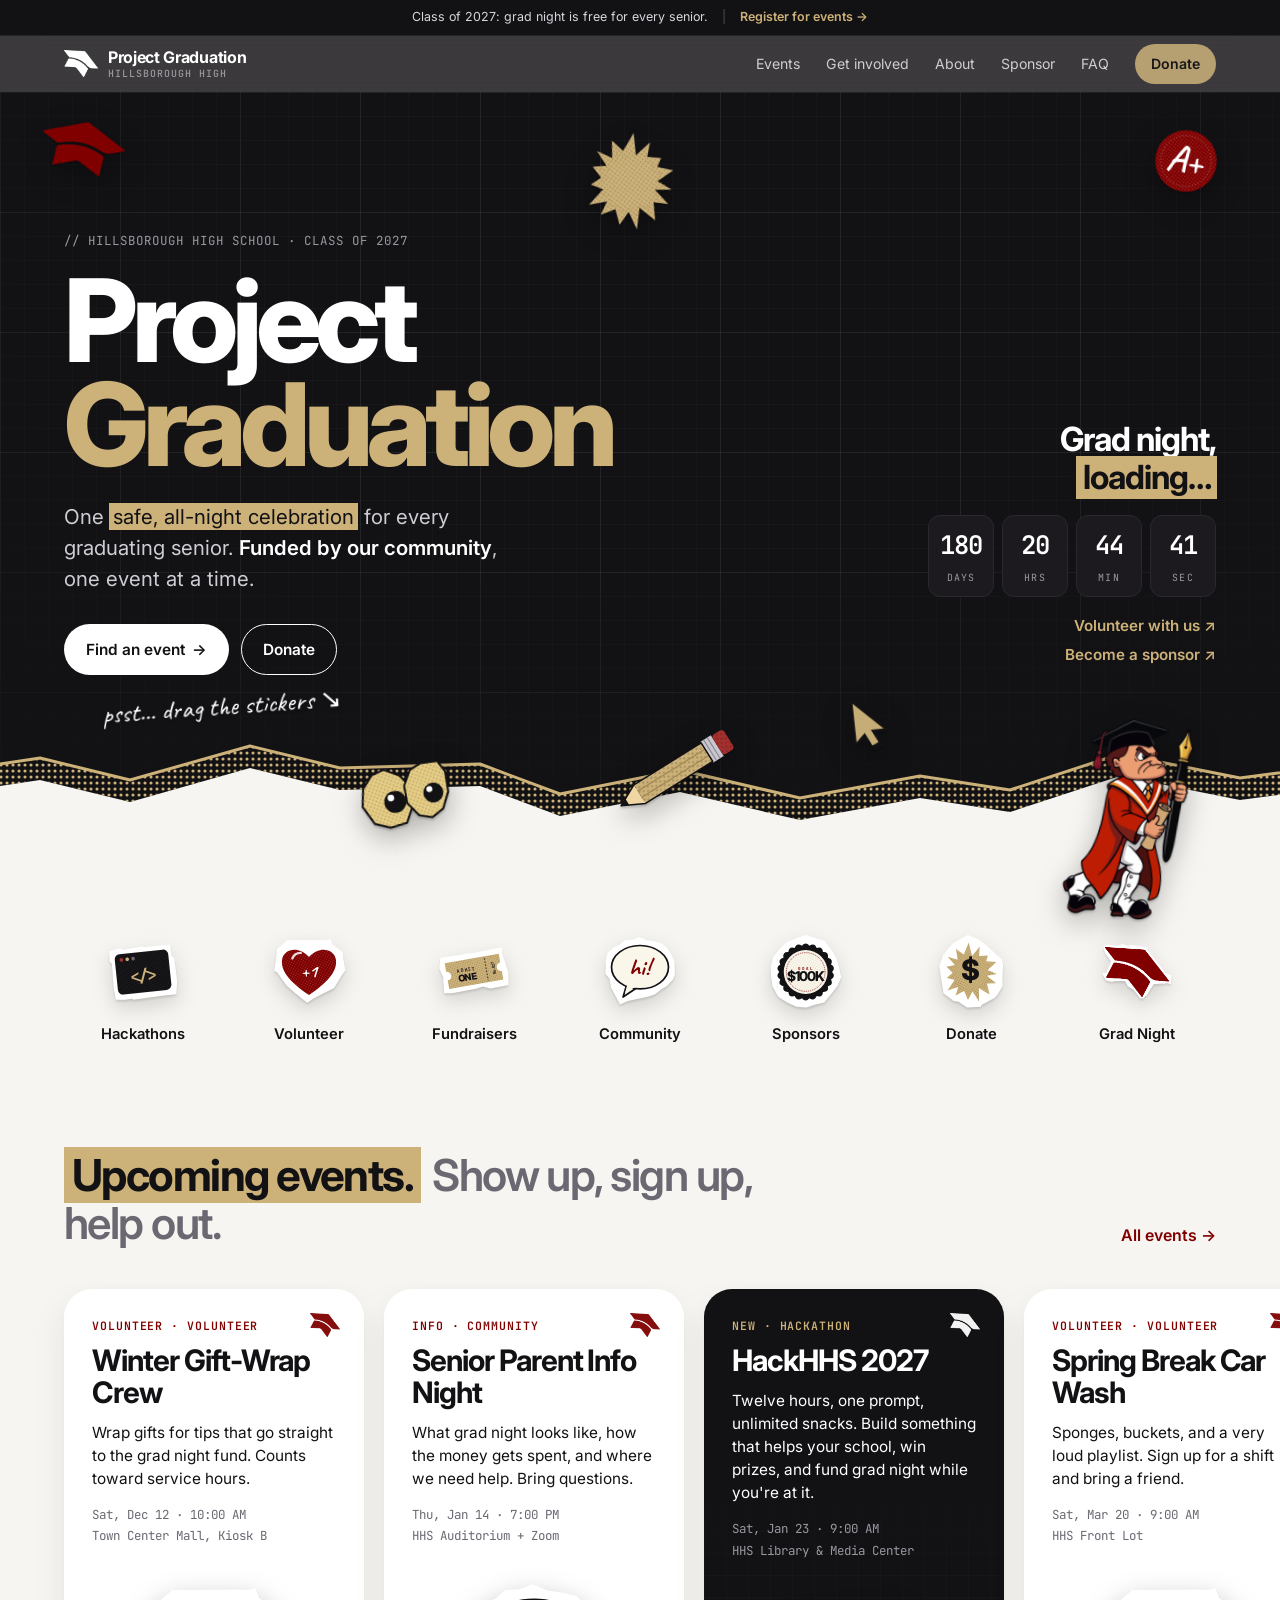
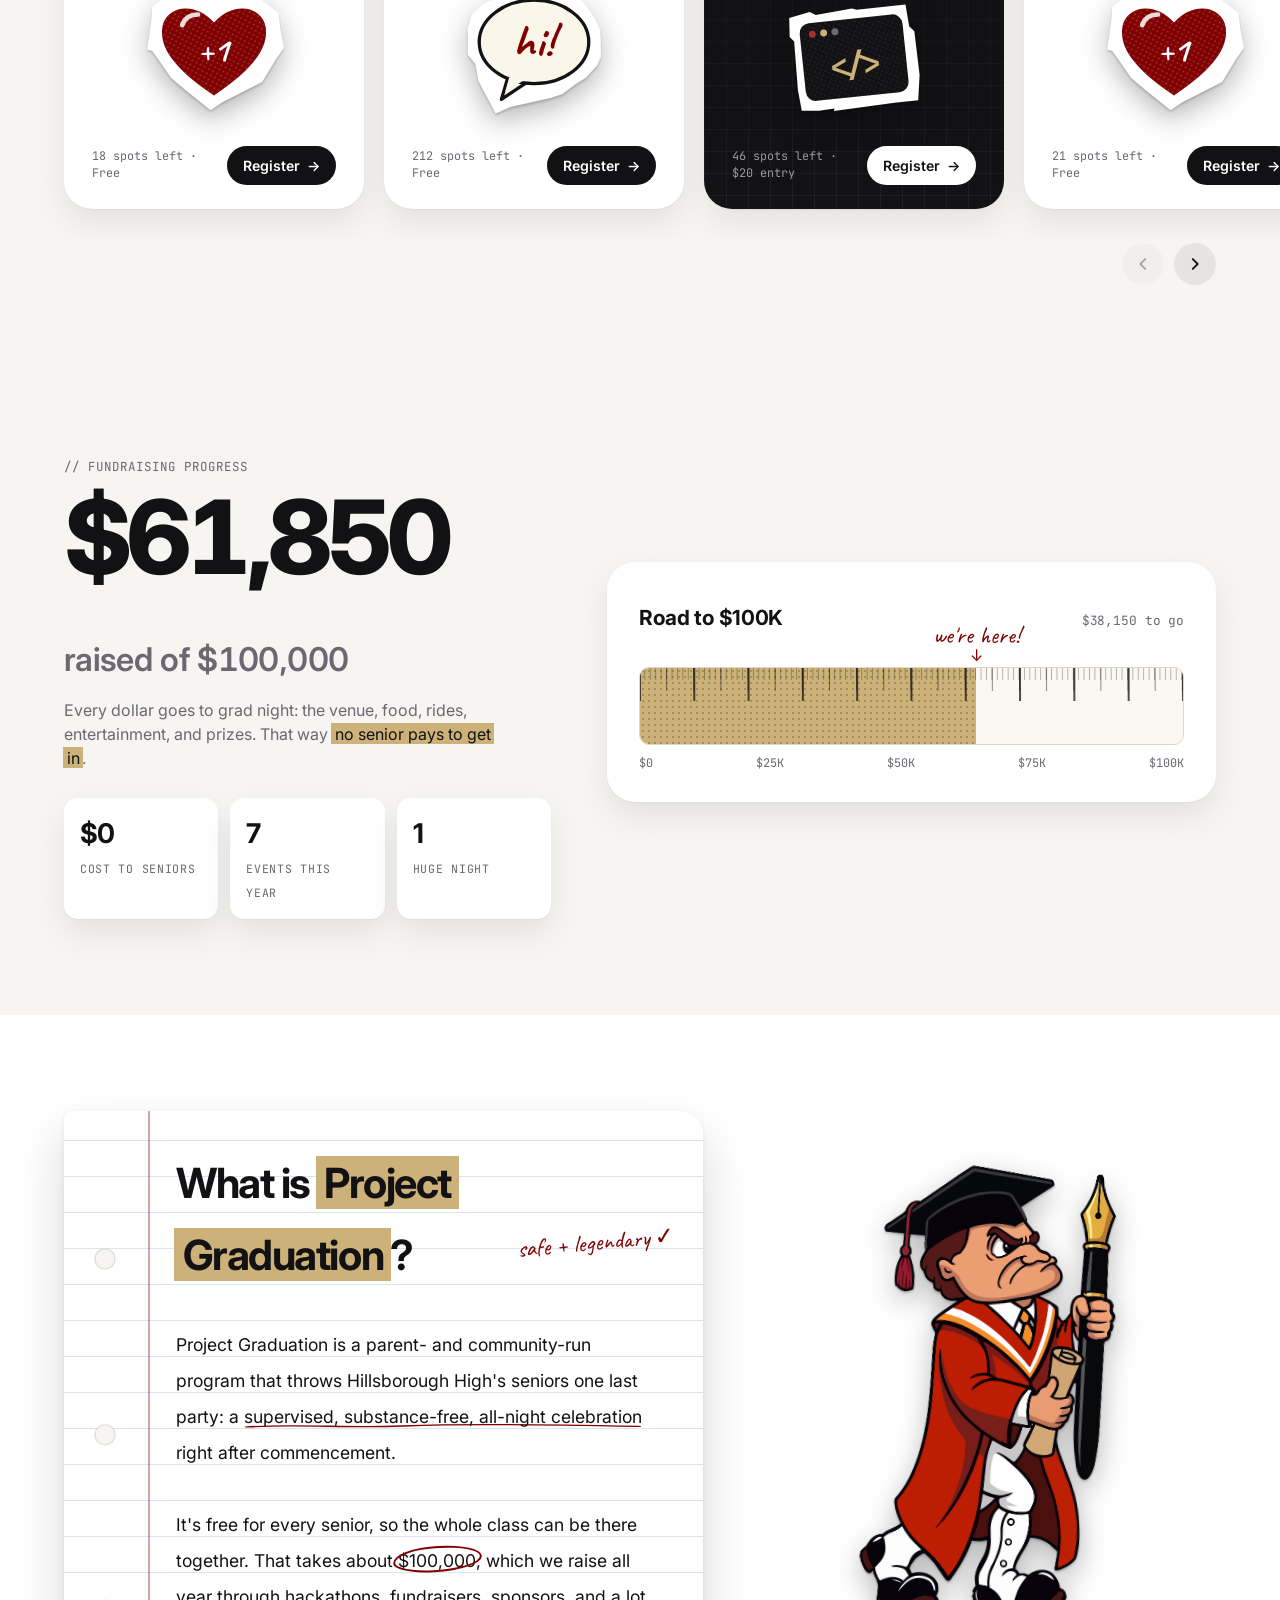
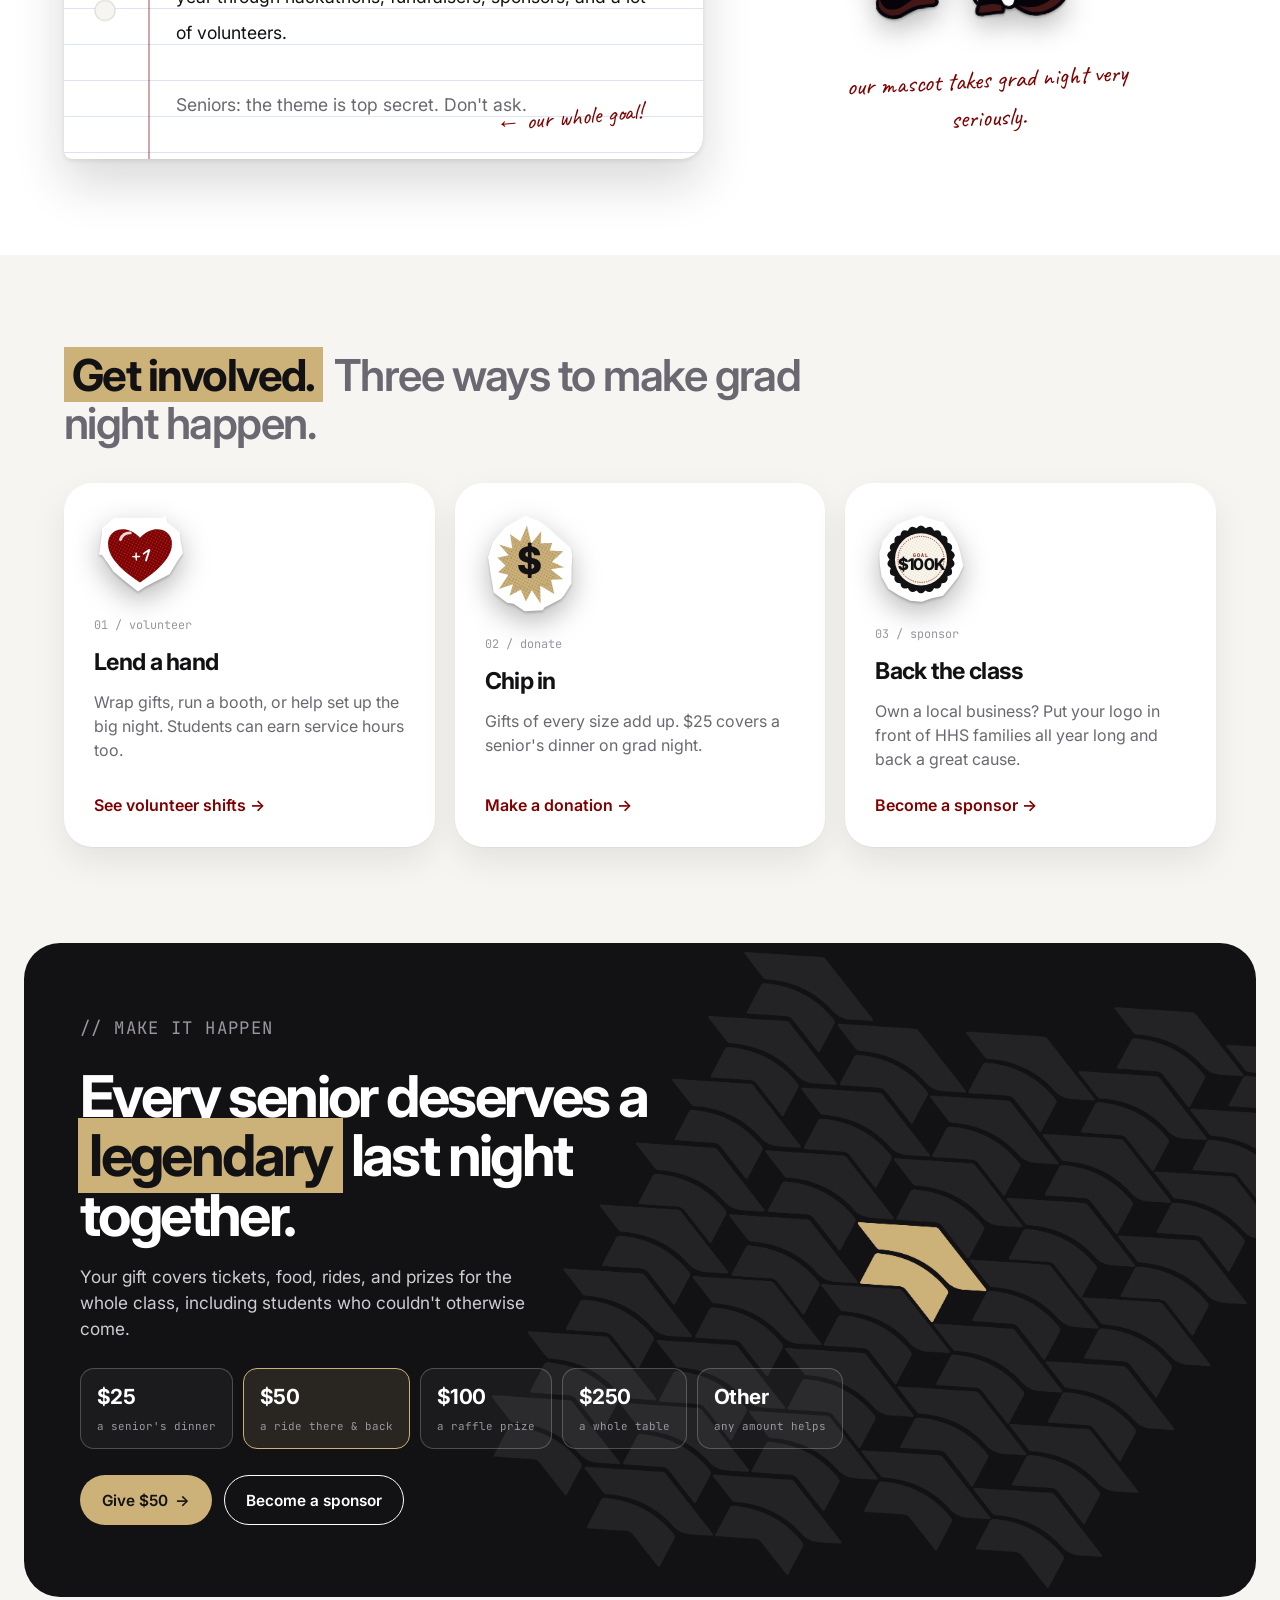
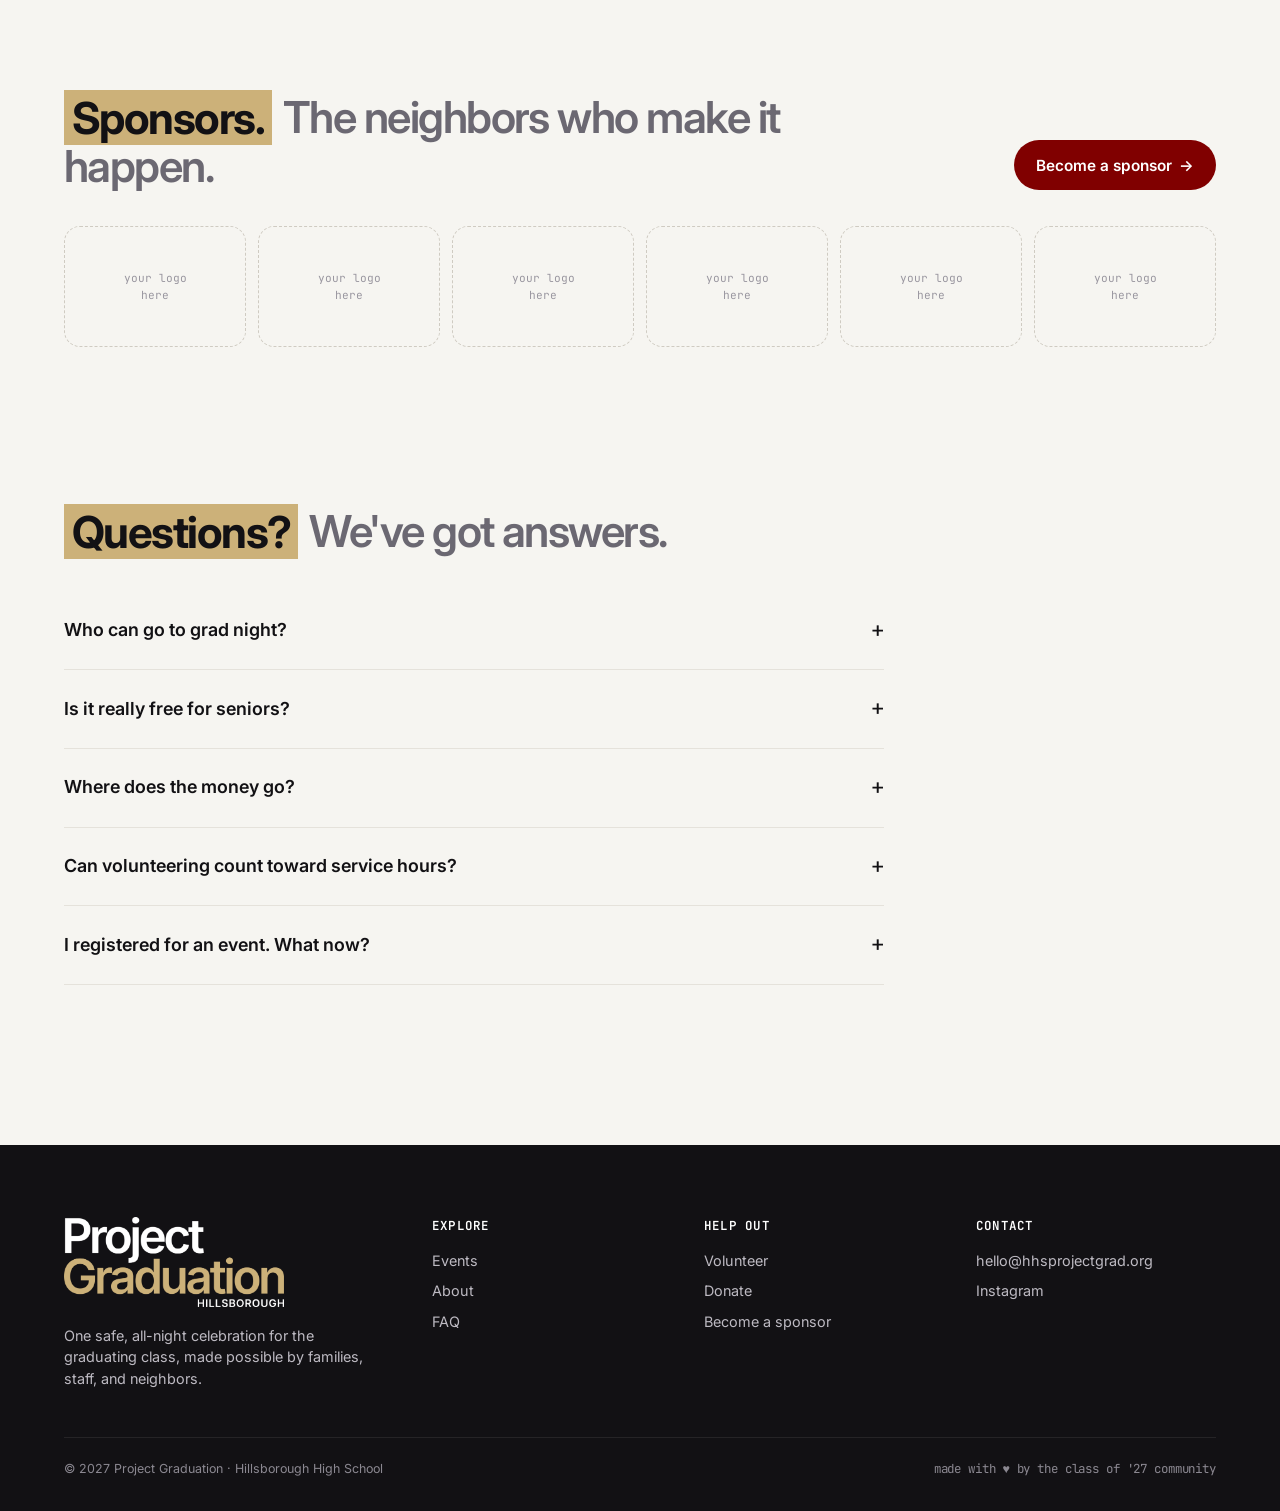
==== website/index.html @ fceb5612 "Add Project Graduation brand assets and website Home, events, sponsor sign-up, and admin console pag" ====
<!doctype html>
<html lang="en">
<head>
  <meta charset="utf-8">
  <meta name="viewport" content="width=device-width, initial-scale=1">
  <title>Project Graduation · Hillsborough High School</title>
  <meta name="description" content="Project Graduation throws Hillsborough High's seniors one safe, all-night celebration. Find events, volunteer, donate, and sponsor.">
  <meta name="theme-color" content="#121114">
  <link rel="icon" href="assets/mark-maroon.png">
  <link rel="preconnect" href="https://fonts.googleapis.com">
  <link rel="preconnect" href="https://fonts.gstatic.com" crossorigin>
  <link href="https://fonts.googleapis.com/css2?family=Caveat:wght@600;700&family=Inter:wght@400;500;600;700;800&family=JetBrains+Mono:wght@400;500;600;700&display=swap" rel="stylesheet">
  <link rel="stylesheet" href="assets/css/styles.css">
</head>
<body>

  <div class="topbar">
    <div class="wrap">
      <span>Class of <span data-year>2027</span>: grad night is free for every senior.</span>
      <span class="sep">|</span>
      <a href="events.html">Register for events →</a>
    </div>
  </div>

  <nav class="nav" aria-label="Main">
    <div class="wrap">
      <a class="brand" href="index.html">
        <img src="assets/mark-white.png" alt="">
        <span>Project Graduation<small>Hillsborough High</small></span>
      </a>
      <button class="nav-toggle" aria-label="Menu" aria-expanded="false"><svg viewBox="0 0 24 24" fill="none" stroke="currentColor" stroke-width="2" stroke-linecap="round"><path d="M4 7h16M4 12h16M4 17h16"/></svg></button>
      <ul class="nav-links">
        <li><a href="events.html">Events</a></li>
        <li><a href="index.html#help">Get involved</a></li>
        <li><a href="index.html#about">About</a></li>
        <li><a href="sponsor.html">Sponsor</a></li>
        <li><a href="index.html#faq">FAQ</a></li>
        <li><a class="btn btn-sm btn-gold" href="index.html#donate">Donate</a></li>
      </ul>
    </div>
  </nav>

  <!-- ============================== HERO ============================== -->
  <header class="hero on-dark">
    <div class="wrap hero-inner">
      <div>
        <p class="eyebrow">// Hillsborough High School · Class of <span data-year>2027</span></p>
        <h1>Project <span class="g">Graduation</span></h1>
        <p class="lede">One <span class="hl">safe, all-night celebration</span> for every graduating senior. <strong>Funded by our community</strong>, one event at a time.</p>
        <div class="hero-ctas">
          <a class="btn btn-white" href="events.html">Find an event <span class="arrow">→</span></a>
          <a class="btn btn-ghost" href="#donate">Donate</a>
        </div>
      </div>
      <aside class="hero-side">
        <p class="tagline">Grad night,<br><span class="hl">loading…</span></p>
        <div class="countdown mono" data-countdown aria-label="Time until grad night">
          <div><b data-d>000</b><span>days</span></div>
          <div><b data-h>00</b><span>hrs</span></div>
          <div><b data-m>00</b><span>min</span></div>
          <div><b data-s>00</b><span>sec</span></div>
        </div>
        <div class="links">
          <a class="link-arrow" href="#help">Volunteer with us ↗</a>
          <a class="link-arrow" href="sponsor.html">Become a sponsor ↗</a>
        </div>
      </aside>
    </div>

    <!-- cut-paper stickers (draggable) -->
    <div class="sticker-wrap s-cap"    data-sticker="cap"    style="--r:-14deg; --delay:.15s"></div>
    <div class="sticker-wrap s-burst"  data-sticker="burst"  style="--r:8deg;   --delay:.3s"></div>
    <div class="sticker-wrap s-aplus"  data-sticker="aplus"  style="--r:10deg;  --delay:.45s"></div>
    <div class="sticker-wrap s-eyes"   data-sticker="eyes"   style="--r:-8deg;  --delay:.6s"></div>
    <div class="sticker-wrap s-cursor" data-sticker="cursor" style="--r:-6deg;  --delay:.7s"></div>
    <div class="sticker-wrap s-pencil" data-sticker="pencil" style="--r:0deg;   --delay:.8s"></div>
    <div class="sticker-wrap s-mascot" data-sticker="mascot" style="--r:4deg;   --delay:.95s; --boil:1.5s"></div>
    <span class="hero-note s-note">psst… drag the stickers ↘</span>

    <svg class="tear" viewBox="0 0 1440 130" preserveAspectRatio="xMidYMax slice" aria-hidden="true">
      <polygon fill="url(#pg-htg)" points="0,50 120,32 210,54 330,20 420,42 560,38 640,68 760,44 880,72 1000,50 1090,64 1200,28 1320,52 1440,36 1440,58 1320,74 1200,50 1090,86 1000,72 880,94 760,66 640,90 560,60 420,64 330,42 210,76 120,54 0,72"/>
      <polyline fill="none" stroke="#ccb179" stroke-width="3" stroke-linejoin="round" points="0,50 120,32 210,54 330,20 420,42 560,38 640,68 760,44 880,72 1000,50 1090,64 1200,28 1320,52 1440,36"/>
      <polygon style="fill:var(--paper)" points="0,72 120,54 210,76 330,42 420,64 560,60 640,90 760,66 880,94 1000,72 1090,86 1200,50 1320,74 1440,58 1440,130 0,130"/>
    </svg>
  </header>

  <!-- ============================== CATEGORIES ============================== -->
  <section class="cats" aria-label="Browse">
    <div class="wrap">
      <ul class="cat-row">
        <li><a class="hover-boil" href="events.html?type=hackathon"><div data-sticker="code" data-still></div>Hackathons</a></li>
        <li><a class="hover-boil" href="events.html?type=volunteer"><div data-sticker="heart" data-still></div>Volunteer</a></li>
        <li><a class="hover-boil" href="events.html?type=fundraiser"><div data-sticker="ticket" data-still></div>Fundraisers</a></li>
        <li><a class="hover-boil" href="events.html?type=community"><div data-sticker="bubble" data-still></div>Community</a></li>
        <li><a class="hover-boil" href="#sponsors"><div data-sticker="badge" data-still></div>Sponsors</a></li>
        <li><a class="hover-boil" href="#donate"><div data-sticker="burst" data-text="$" data-size="92" data-still></div>Donate</a></li>
        <li><a class="hover-boil" href="#about"><div data-sticker="cap" data-still></div>Grad Night</a></li>
      </ul>
    </div>
  </section>

  <!-- ============================== EVENTS CAROUSEL ============================== -->
  <section class="section-tight" aria-labelledby="ev-title">
    <div class="wrap section-head">
      <h2 class="section-title" id="ev-title"><span class="hl-box">Upcoming events.</span> <span class="muted">Show up, sign up, help out.</span></h2>
      <a class="link-arrow" href="events.html">All events →</a>
    </div>
    <div class="carousel">
      <div class="track" data-event-track></div>
      <div class="wrap carousel-ctrl">
        <button class="circle-btn" data-prev aria-label="Previous events"><svg viewBox="0 0 20 20" fill="none" stroke="currentColor" stroke-width="2" stroke-linecap="round" stroke-linejoin="round"><path d="M12.5 4.5 7 10l5.5 5.5"/></svg></button>
        <button class="circle-btn" data-next aria-label="Next events"><svg viewBox="0 0 20 20" fill="none" stroke="currentColor" stroke-width="2" stroke-linecap="round" stroke-linejoin="round"><path d="M7.5 4.5 13 10l-5.5 5.5"/></svg></button>
      </div>
    </div>
  </section>

  <!-- ============================== GOAL ============================== -->
  <section class="section" aria-labelledby="goal-title">
    <div class="wrap goal">
      <div class="reveal">
        <p class="eyebrow">// fundraising progress</p>
        <h2 class="sr-only" id="goal-title">Fundraising progress</h2>
        <p class="big"><span data-raised>$0</span><br><small>raised of <span data-goal>$100,000</span></small></p>
        <p class="muted" style="max-width:44ch;margin:0">Every dollar goes to grad night: the venue, food, rides, entertainment, and prizes. That way <span class="hl ink">no senior pays to get in</span>.</p>
        <div class="stats">
          <div class="stat"><b>$0</b><span>cost to seniors</span></div>
          <div class="stat"><b data-event-count>0</b><span>events this year</span></div>
          <div class="stat"><b>1</b><span>huge night</span></div>
        </div>
      </div>
      <div class="ruler-card reveal">
        <div style="display:flex;justify-content:space-between;align-items:baseline;gap:12px;flex-wrap:wrap">
          <h3 style="margin:0;font-size:1.3rem;letter-spacing:-.02em">Road to $100K</h3>
          <span class="mono muted" style="font-size:.8rem"><span data-togo>$0</span> to go</span>
        </div>
        <div class="ruler-wrap" data-ruler>
          <div class="ruler-pin" style="left:0">we're here!</div>
          <div class="ruler" role="progressbar" aria-label="Fundraising progress" aria-valuemin="0" aria-valuemax="100"><div class="ruler-fill"></div></div>
          <div class="ruler-labels"><span>$0</span><span>$25K</span><span>$50K</span><span>$75K</span><span>$100K</span></div>
        </div>
      </div>
    </div>
  </section>

  <!-- ============================== ABOUT ============================== -->
  <section class="section bg-white" id="about" aria-labelledby="about-title">
    <div class="wrap about-grid">
      <div class="notebook reveal">
        <h2 id="about-title">What is <span class="hl">Project Graduation</span>?</h2>
        <p>Project Graduation is a parent- and community-run program that throws Hillsborough High's seniors one last party: a <span class="scribble">supervised, substance-free, all-night celebration</span> right after commencement.</p>
        <p>It's free for every senior, so the whole class can be there together. That takes about <span class="circled">$100,000</span>, which we raise all year through hackathons, fundraisers, sponsors, and a lot of volunteers.</p>
        <p class="muted">Seniors: the theme is top secret. Don't ask.</p>
        <span class="anno" style="right:28px;top:118px">safe + legendary ✓</span>
        <span class="anno" style="right:60px;bottom:28px">← our whole goal!</span>
      </div>
      <div class="about-mascot">
        <div class="sticker-wrap" data-sticker="mascot" style="--r:-3deg; --boil:1.6s"></div>
        <p class="hand" style="font-size:1.6rem;color:var(--maroon);text-align:center;margin:10px 0 0;transform:rotate(-3deg)">our mascot takes grad night very seriously.</p>
      </div>
    </div>
  </section>

  <!-- ============================== WAYS TO HELP ============================== -->
  <section class="section" id="help" aria-labelledby="help-title">
    <div class="wrap">
      <div class="section-head">
        <h2 class="section-title" id="help-title"><span class="hl-box">Get involved.</span> <span class="muted">Three ways to make grad night happen.</span></h2>
      </div>
      <div class="help-grid">
        <article class="help-card hover-boil reveal">
          <div data-sticker="heart" data-still></div>
          <span class="num">01 / volunteer</span>
          <h3>Lend a hand</h3>
          <p>Wrap gifts, run a booth, or help set up the big night. Students can earn service hours too.</p>
          <a class="link-arrow" href="events.html?type=volunteer">See volunteer shifts →</a>
        </article>
        <article class="help-card hover-boil reveal">
          <div data-sticker="burst" data-text="$" data-size="92" data-still></div>
          <span class="num">02 / donate</span>
          <h3>Chip in</h3>
          <p>Gifts of every size add up. $25 covers a senior's dinner on grad night.</p>
          <a class="link-arrow" href="#donate">Make a donation →</a>
        </article>
        <article class="help-card hover-boil reveal">
          <div data-sticker="badge" data-still></div>
          <span class="num">03 / sponsor</span>
          <h3>Back the class</h3>
          <p>Own a local business? Put your logo in front of HHS families all year long and back a great cause.</p>
          <a class="link-arrow" href="sponsor.html">Become a sponsor →</a>
        </article>
      </div>
    </div>
  </section>

  <!-- ============================== DONATE BAND ============================== -->
  <section id="donate" aria-labelledby="donate-title">
    <div class="band on-dark">
      <p class="eyebrow">// make it happen</p>
      <h2 id="donate-title">Every senior deserves a <span class="hl">legendary</span> last night together.</h2>
      <p>Your gift covers tickets, food, rides, and prizes for the whole class, including students who couldn't otherwise come.</p>
      <div class="tiers" role="group" aria-label="Donation amount">
        <button class="tier" data-amount="25" aria-pressed="false"><b>$25</b><span>a senior's dinner</span></button>
        <button class="tier" data-amount="50" aria-pressed="true"><b>$50</b><span>a ride there & back</span></button>
        <button class="tier" data-amount="100" aria-pressed="false"><b>$100</b><span>a raffle prize</span></button>
        <button class="tier" data-amount="250" aria-pressed="false"><b>$250</b><span>a whole table</span></button>
        <button class="tier" data-amount="custom" aria-pressed="false"><b>Other</b><span>any amount helps</span></button>
      </div>
      <div class="hero-ctas">
        <a class="btn btn-gold" data-donate href="#">Give $50 <span class="arrow">→</span></a>
        <a class="btn btn-ghost" href="sponsor.html">Become a sponsor</a>
      </div>
    </div>
  </section>

  <!-- ============================== SPONSORS ============================== -->
  <section class="section" id="sponsors" aria-labelledby="sp-title">
    <div class="wrap">
      <div class="section-head">
        <h2 class="section-title" id="sp-title"><span class="hl-box">Sponsors.</span> <span class="muted">The neighbors who make it happen.</span></h2>
        <a class="btn btn-maroon" href="sponsor.html">Become a sponsor <span class="arrow">→</span></a>
      </div>
      <div class="sponsor-grid" data-sponsor-grid></div>
    </div>
  </section>

  <!-- ============================== FAQ ============================== -->
  <section class="section-tight" id="faq" aria-labelledby="faq-title">
    <div class="wrap">
      <div class="section-head"><h2 class="section-title" id="faq-title"><span class="hl-box">Questions?</span> <span class="muted">We've got answers.</span></h2></div>
      <div class="faq">
        <details><summary>Who can go to grad night?</summary><p>Every graduating Hillsborough High senior. It's a closed, supervised event, so guests from outside the class can't attend.</p></details>
        <details><summary>Is it really free for seniors?</summary><p>Yes. Everything we raise during the year pays for the night, so no senior has to buy a ticket.</p></details>
        <details><summary>Where does the money go?</summary><p>Venue, food, transportation, entertainment, security, and prizes. Our parent committee reviews the budget and shares it at info nights.</p></details>
        <details><summary>Can volunteering count toward service hours?</summary><p>Most volunteer shifts count. Sign up through the events page and check in with the shift lead on the day so your hours get logged.</p></details>
        <details><summary>I registered for an event. What now?</summary><p>Keep your ticket code handy. We'll email a reminder before the event with everything you need to know.</p></details>
      </div>
    </div>
  </section>

  <!-- ============================== FOOTER ============================== -->
  <footer class="footer">
    <div class="wrap">
      <div class="footer-grid">
        <div>
          <img class="wm" src="assets/wordmark-hhs-dark.png" alt="Project Graduation Hillsborough">
          <p style="max-width:34ch;margin:0">One safe, all-night celebration for the graduating class, made possible by families, staff, and neighbors.</p>
        </div>
        <div><h4>Explore</h4><ul><li><a href="events.html">Events</a></li><li><a href="index.html#about">About</a></li><li><a href="index.html#faq">FAQ</a></li></ul></div>
        <div><h4>Help out</h4><ul><li><a href="events.html?type=volunteer">Volunteer</a></li><li><a href="index.html#donate">Donate</a></li><li><a href="sponsor.html">Become a sponsor</a></li></ul></div>
        <div><h4>Contact</h4><ul><li><a href="mailto:hello@hhsprojectgrad.org">hello@hhsprojectgrad.org</a></li><li><a href="https://instagram.com/" rel="noopener">Instagram</a></li></ul></div>
      </div>
      <div class="fine"><span>© <span data-year>2027</span> Project Graduation · Hillsborough High School</span><span class="mono">made with ♥ by the class of '27 community</span></div>
    </div>
  </footer>

  <dialog class="reg" aria-labelledby="reg-title">
    <button class="reg-close" data-close aria-label="Close"><svg viewBox="0 0 16 16" fill="none" stroke="currentColor" stroke-width="2" stroke-linecap="round"><path d="M3 3l10 10M13 3 3 13"/></svg></button>
    <div class="reg-inner"></div>
  </dialog>

  <script src="assets/js/data.js"></script>
  <script src="assets/js/stickers.js"></script>
  <script src="assets/js/main.js"></script>
</body>
</html>
---- website/assets/css/styles.css ----
/* ==========================================================================
   Project Graduation · Hillsborough High School
   Retro-scholastic, techy, mostly neutral. Maroon + gold are accents only.
   ========================================================================== */

:root {
  --ink: #121114;
  --ink-2: #1c1a1f;
  --ink-3: #2a272e;
  --paper: #f6f5f1;
  --white: #ffffff;
  --muted: #6b6872;
  --muted-2: #9a97a0;
  --line: #e5e2db;

  --maroon: #800000;
  --maroon-deep: #5c0000;
  --gold: #ccb179;
  --gold-soft: #f1e9d8;
  --gold-ink: #7a6230; /* gold that passes contrast on light backgrounds */

  --hl: rgba(204, 177, 121, 0.95);
  --hl-mid: rgba(204, 177, 121, 0.72);

  --font: "Inter", ui-sans-serif, system-ui, -apple-system, "Segoe UI", sans-serif;
  --mono: "JetBrains Mono", ui-monospace, "SF Mono", Menlo, monospace;
  --hand: "Caveat", "Bradley Hand", cursive;

  --radius: 28px;
  --radius-sm: 14px;
  --shadow: 0 1px 2px rgba(18, 17, 20, 0.05), 0 14px 34px rgba(18, 17, 20, 0.08);
  --shadow-lift: 0 2px 4px rgba(18, 17, 20, 0.08), 0 24px 50px rgba(18, 17, 20, 0.16);
  --wrap: 1200px;
  --gutter: 24px;
}

*, *::before, *::after { box-sizing: border-box; }
html { scroll-behavior: smooth; -webkit-text-size-adjust: 100%; }
body {
  margin: 0;
  font-family: var(--font);
  color: var(--ink);
  background: var(--paper);
  line-height: 1.5;
  -webkit-font-smoothing: antialiased;
  overflow-x: hidden;
}
img { max-width: 100%; display: block; }
a { color: inherit; }
button { font: inherit; color: inherit; }
:focus-visible { outline: 3px solid var(--gold); outline-offset: 3px; border-radius: 6px; }

.wrap { width: 100%; max-width: var(--wrap); margin: 0 auto; padding: 0 var(--gutter); }
.mono { font-family: var(--mono); letter-spacing: -0.01em; }
.hand { font-family: var(--hand); }
.muted { color: var(--muted); }
.sr-only { position: absolute; width: 1px; height: 1px; overflow: hidden; clip: rect(0 0 0 0); white-space: nowrap; }

/* --------------------------------------------------------------------------
   Highlighter marks
   -------------------------------------------------------------------------- */
.hl {
  /* bold, solid marker block that wipes in left to right */
  padding: 0.04em 0.2em;
  margin: 0 -0.04em;
  background: linear-gradient(var(--gold), var(--gold)) no-repeat 0 0 / 0% 100%;
  -webkit-box-decoration-break: clone;
  box-decoration-break: clone;
  transition: background-size 0.6s cubic-bezier(.75, 0, .2, 1), color 0.2s 0.25s;
}
.hl.on { background-size: 100% 100%; color: var(--ink); }
.on-dark .hl { color: inherit; }
.on-dark .hl.on { color: var(--ink); }

/* solid label highlight, like a sticky tab */
.hl-box {
  background: var(--gold);
  color: var(--ink);
  padding: 0.02em 0.18em;
  margin-right: 0.08em;
  -webkit-box-decoration-break: clone;
  box-decoration-break: clone;
}

/* hand-drawn underline */
.scribble {
  background: url("data:image/svg+xml,%3Csvg xmlns='http://www.w3.org/2000/svg' viewBox='0 0 200 14' preserveAspectRatio='none'%3E%3Cpath d='M2 9 C 30 3, 52 12, 80 7 S 140 3, 198 8' fill='none' stroke='%23800000' stroke-width='3.2' stroke-linecap='round'/%3E%3C/svg%3E") no-repeat 0 100% / 100% 0.32em;
  padding-bottom: 0.12em;
}

/* hand-drawn circle */
.circled { position: relative; white-space: nowrap; }
.circled::after {
  content: "";
  position: absolute;
  inset: -0.18em -0.32em -0.12em -0.3em;
  border: 2.5px solid var(--maroon);
  border-radius: 52% 48% 55% 45% / 58% 46% 54% 42%;
  transform: rotate(-3deg);
  pointer-events: none;
}

/* --------------------------------------------------------------------------
   Buttons, chips, eyebrow labels
   -------------------------------------------------------------------------- */
.btn {
  --bg: var(--ink); --fg: var(--white);
  display: inline-flex; align-items: center; gap: 0.5em;
  padding: 0.82em 1.35em;
  border-radius: 999px;
  border: 1.5px solid transparent;
  background: var(--bg); color: var(--fg);
  font-weight: 600; font-size: 0.96rem; text-decoration: none; cursor: pointer;
  transition: transform .15s ease, box-shadow .2s ease, background .2s ease;
  white-space: nowrap;
}
.btn:hover { transform: translateY(-1px); box-shadow: 0 8px 20px rgba(0,0,0,.14); }
.btn:active { transform: translateY(1px) scale(.98); }
.btn-maroon { --bg: var(--maroon); }
.btn-maroon:hover { --bg: var(--maroon-deep); }
.btn-white { --bg: var(--white); --fg: var(--ink); }
.btn-gold { --bg: var(--gold); --fg: var(--ink); }
.btn-ghost { --bg: transparent; --fg: currentColor; border-color: currentColor; }
.btn-sm { padding: .6em 1.05em; font-size: .88rem; }
.btn .arrow { transition: transform .2s; }
.btn:hover .arrow { transform: translateX(3px); }

.link-arrow { color: var(--maroon); text-decoration: none; font-weight: 600; }
.link-arrow:hover { text-decoration: underline; text-underline-offset: 3px; }
.on-dark .link-arrow { color: var(--gold); }

.eyebrow {
  font-family: var(--mono); font-size: .78rem; text-transform: uppercase; letter-spacing: .08em;
  color: var(--muted);
}
.on-dark .eyebrow { color: var(--muted-2); }

.chip {
  display: inline-flex; align-items: center; gap: .45em;
  border: 1.5px solid var(--line); background: var(--white);
  padding: .5em 1em; border-radius: 999px;
  font-size: .9rem; font-weight: 600; cursor: pointer;
  transition: background .2s, border-color .2s, color .2s;
}
.chip:hover { border-color: var(--ink); }
.chip[aria-pressed="true"] { background: var(--ink); color: var(--white); border-color: var(--ink); }
.chip .dot { width: .55em; height: .55em; border-radius: 50%; background: currentColor; opacity: .5; }

/* --------------------------------------------------------------------------
   Top bar + navigation
   -------------------------------------------------------------------------- */
.topbar {
  background: var(--ink); color: #d8d6dc; font-size: .78rem;
  border-bottom: 1px solid rgba(255,255,255,.08);
}
.topbar .wrap { display: flex; justify-content: center; gap: 14px; padding-block: 8px; flex-wrap: wrap; text-align: center; }
.topbar a { text-decoration: none; color: var(--gold); font-weight: 600; }
.topbar .sep { opacity: .3; }

.nav {
  position: sticky; top: 0; z-index: 50;
  background: rgba(18,17,20,.82);
  backdrop-filter: saturate(160%) blur(18px);
  -webkit-backdrop-filter: saturate(160%) blur(18px);
  color: #e9e7ec;
}
.nav .wrap { display: flex; align-items: center; justify-content: space-between; height: 56px; gap: 20px; }
.brand { display: flex; align-items: center; gap: 10px; text-decoration: none; color: var(--white); font-weight: 700; letter-spacing: -.02em; }
.brand img { width: 34px; height: auto; }
.brand span small { display: block; font-family: var(--mono); font-weight: 500; font-size: .62rem; letter-spacing: .1em; color: var(--muted-2); text-transform: uppercase; margin-top: -2px; }
.nav-links { display: flex; align-items: center; gap: 26px; list-style: none; margin: 0; padding: 0; font-size: .88rem; }
.nav-links a { text-decoration: none; opacity: .85; transition: opacity .2s; }
.nav-links a:hover, .nav-links a[aria-current="page"] { opacity: 1; }
.nav-links a[aria-current="page"] { box-shadow: inset 0 -2px var(--gold); padding-bottom: 3px; }
.nav-toggle { display: none; background: none; border: 0; cursor: pointer; padding: 8px; color: var(--white); }
.nav-toggle svg { width: 22px; height: 22px; }

@media (max-width: 860px) {
  .nav-toggle { display: block; }
  .nav-links {
    position: absolute; top: 56px; left: 0; right: 0;
    flex-direction: column; align-items: stretch; gap: 0;
    background: rgba(18,17,20,.97); padding: 8px var(--gutter) 20px;
    display: none;
  }
  .nav-links.open { display: flex; }
  .nav-links li a { display: block; padding: 14px 0; border-bottom: 1px solid rgba(255,255,255,.08); font-size: 1.05rem; }
  .nav-links li:last-child a { border: 0; margin-top: 14px; text-align: center; justify-content: center; }
  .nav-links a[aria-current="page"] { box-shadow: none; color: var(--gold); }
}

/* --------------------------------------------------------------------------
   Hero (dark, graph paper, torn edge)
   -------------------------------------------------------------------------- */
.hero {
  position: relative;
  background: var(--ink);
  color: var(--white);
  padding: 76px 0 150px;
  overflow: hidden;
  isolation: isolate;
}
.hero::before { /* graph paper */
  content: ""; position: absolute; inset: 0; z-index: -1;
  background-image:
    linear-gradient(rgba(255,255,255,.055) 1px, transparent 1px),
    linear-gradient(90deg, rgba(255,255,255,.055) 1px, transparent 1px),
    linear-gradient(rgba(255,255,255,.025) 1px, transparent 1px),
    linear-gradient(90deg, rgba(255,255,255,.025) 1px, transparent 1px);
  background-size: 120px 120px, 120px 120px, 24px 24px, 24px 24px;
  mask-image: radial-gradient(ellipse 90% 80% at 50% 30%, #000 40%, transparent 100%);
  -webkit-mask-image: radial-gradient(ellipse 90% 80% at 50% 30%, #000 40%, transparent 100%);
}
.hero-inner { position: relative; display: grid; grid-template-columns: 1.35fr 1fr; gap: 40px; align-items: end; }
.hero h1 {
  font-size: clamp(3.2rem, 9vw, 7.4rem);
  line-height: .9; letter-spacing: -.055em; font-weight: 800; margin: 18px 0 26px;
}
.hero h1 .g { color: var(--gold); display: block; }
.hero .lede { font-size: clamp(1.08rem, 1.6vw, 1.3rem); color: #cfcdd3; max-width: 34ch; margin: 0 0 30px; }
.hero .lede strong { color: var(--white); font-weight: 600; }
.hero-ctas { display: flex; gap: 12px; flex-wrap: wrap; }

.hero-side { justify-self: end; text-align: right; display: grid; gap: 18px; justify-items: end; padding-bottom: 8px; }
.hero-side .tagline { font-size: clamp(1.5rem, 2.6vw, 2.1rem); font-weight: 700; letter-spacing: -.03em; margin: 0; line-height: 1.15; }
.countdown { display: flex; gap: 8px; }
.countdown div {
  background: var(--ink-2); border: 1px solid var(--ink-3); border-radius: 12px;
  padding: 10px 10px 8px; min-width: 66px; text-align: center;
}
.countdown b { display: block; font-family: var(--mono); font-size: 1.6rem; font-weight: 600; letter-spacing: -.03em; font-variant-numeric: tabular-nums; }
.countdown span { font-family: var(--mono); font-size: .62rem; letter-spacing: .12em; color: var(--muted-2); text-transform: uppercase; }
.hero-side .links { display: grid; gap: 6px; font-size: .95rem; }

.tear { position: absolute; left: 0; right: 0; bottom: -1px; height: 130px; width: 100%; z-index: 1; pointer-events: none; }

.hero-note {
  position: absolute; z-index: 3; font-family: var(--hand); color: var(--gold);
  font-size: 1.35rem; transform: rotate(-4deg); pointer-events: none;
}

/* compact hero for inner pages */
.hero.compact { padding: 64px 0 140px; }
.hero.compact h1 { font-size: clamp(3rem, 8vw, 6rem); margin-bottom: 14px; }

@media (max-width: 900px) {
  .hero { padding: 54px 0 140px; }
  .hero-inner { grid-template-columns: 1fr; }
  .hero-side { justify-self: start; text-align: left; justify-items: start; }
}

/* --------------------------------------------------------------------------
   Stickers — cut paper, halftone, stop-motion boil
   -------------------------------------------------------------------------- */
.sticker-wrap {
  position: absolute; z-index: 4;
  touch-action: none; cursor: grab; user-select: none; -webkit-user-select: none;
  animation: slap .55s steps(4, end) both;
  animation-delay: var(--delay, 0s);
}
.sticker-wrap.dragging { cursor: grabbing; z-index: 20; }
.sticker {
  display: block;
  width: 100%;
  transform: rotate(var(--r, 0deg));
  filter: drop-shadow(0 2px 1px rgba(0,0,0,.18)) drop-shadow(0 10px 14px rgba(0,0,0,.28));
  animation: boil var(--boil, 1.2s) steps(1, end) infinite;
  animation-delay: var(--boil-delay, 0s);
  transition: filter .2s;
}
.sticker svg, .sticker img { width: 100%; height: auto; display: block; pointer-events: none; }
.sticker-wrap:hover .sticker, .sticker-wrap.dragging .sticker {
  filter: drop-shadow(0 4px 2px rgba(0,0,0,.18)) drop-shadow(0 22px 22px rgba(0,0,0,.32));
}
.sticker-wrap.dragging .sticker { animation-play-state: paused; transform: rotate(var(--r, 0deg)) scale(1.06); }

/* hand-scissored cut frames: three irregular borders, one visible at a time */
.sticker { position: relative; }
.sticker img.cv { position: absolute; inset: 0; width: 100%; height: 100%; }
.sticker img.art { position: relative; }
.sticker .cv { opacity: 0; animation: var(--boil, 1.2s) steps(1, end) infinite; animation-delay: var(--boil-delay, 0s); }
.sticker .cv1 { animation-name: cut1; }
.sticker .cv2 { animation-name: cut2; }
.sticker .cv3 { animation-name: cut3; }
@keyframes cut1 { 0% { opacity: 1; } 33.33% { opacity: 0; } }
@keyframes cut2 { 0% { opacity: 0; } 33.33% { opacity: 1; } 66.66% { opacity: 0; } }
@keyframes cut3 { 0% { opacity: 0; } 66.66% { opacity: 1; } }
.sticker.still .cv { animation: none; }
.sticker.still .cv1 { opacity: 1; }
.hover-boil:hover .sticker.still .cv { animation: .9s steps(1, end) infinite; }
.hover-boil:hover .sticker.still .cv1 { animation-name: cut1; }
.hover-boil:hover .sticker.still .cv2 { animation-name: cut2; }
.hover-boil:hover .sticker.still .cv3 { animation-name: cut3; }
.sticker-wrap.dragging .sticker .cv { animation-play-state: paused; }

@keyframes boil {
  0%     { transform: rotate(var(--r, 0deg)) translate(0, 0); }
  33.33% { transform: rotate(calc(var(--r, 0deg) + 2deg)) translate(1px, -2px); }
  66.66% { transform: rotate(calc(var(--r, 0deg) - 1.4deg)) translate(-1px, 1px) scale(1.012); }
}
@keyframes slap {
  0%   { opacity: 0; scale: 1.7; rotate: -14deg; }
  40%  { opacity: 1; scale: 1.15; rotate: 6deg; }
  70%  { scale: .96; rotate: -2deg; }
  100% { opacity: 1; scale: 1; rotate: 0deg; }
}

/* hero sticker layout */
.hero { overflow: visible; overflow-x: clip; padding-top: 128px; padding-bottom: 180px; }
.hero.compact { padding-top: 116px; }
.s-cap    { left: 3%;  top: 18px;  width: 96px; }
.s-burst  { left: 45%; top: 26px;  width: 112px; }
.s-aplus  { right: 4%; top: 26px;  width: 86px; }
.s-eyes   { left: 27%; bottom: 14px; width: 118px; }
.s-cursor { left: 66%; bottom: 96px; width: 52px; }
.s-pencil { left: 47%; bottom: 30px; width: 150px; }
.s-mascot { right: 6%; bottom: -78px; width: 150px; z-index: 6; }
.s-note   { left: 8%; bottom: 128px; color: #fff; font-size: 1.65rem; z-index: 5; text-shadow: 0 2px 10px rgba(0,0,0,.6); }
.hero.compact .s-mascot { bottom: -36px; width: 116px; }
.hero + section { padding-top: 64px; }
@media (max-width: 900px) {
  .hero, .hero.compact { padding-top: 84px; padding-bottom: 160px; }
  .s-burst, .s-pencil, .s-cursor, .s-aplus, .s-note { display: none; }
  .s-cap { left: auto; right: 5%; top: 14px; width: 74px; }
  .s-eyes { left: 6%; bottom: 18px; width: 84px; }
  .s-mascot { right: 5%; bottom: -54px; width: 104px; }
}

/* static stickers inside cards/rows only boil on hover */
.sticker.still { animation: none; }
.hover-boil:hover .sticker.still { animation: boil .9s steps(1, end) infinite; }

/* --------------------------------------------------------------------------
   Sections
   -------------------------------------------------------------------------- */
section { position: relative; }
.section { padding: 96px 0; }
.section-tight { padding: 64px 0; }
.section-head { display: flex; align-items: end; justify-content: space-between; gap: 24px; margin-bottom: 36px; flex-wrap: wrap; }
.section-title { font-size: clamp(1.8rem, 3.6vw, 2.75rem); font-weight: 700; letter-spacing: -.035em; line-height: 1.1; margin: 0; max-width: 26ch; }
.section-title .muted { color: var(--muted); font-weight: 600; }
.bg-white { background: var(--white); }

/* category row (icon strip) */
.cats { padding: 48px 0 28px; }
.cat-row {
  display: grid; grid-template-columns: repeat(7, 1fr); gap: 8px;
  list-style: none; margin: 0; padding: 0;
}
.cat-row a {
  display: grid; justify-items: center; gap: 12px; text-decoration: none;
  padding: 14px 6px; border-radius: 18px; transition: background .2s;
  font-weight: 600; font-size: .92rem;
}
.cat-row a:hover { background: rgba(18,17,20,.04); }
.cat-row .sticker { width: 78px; height: 78px; display: grid; place-items: center; filter: drop-shadow(0 2px 1px rgba(0,0,0,.12)) drop-shadow(0 8px 10px rgba(0,0,0,.14)); }
.cat-row .sticker svg { max-height: 78px; width: auto; max-width: 84px; }
.cat-row [data-sticker="cap"] { height: 78px; display: grid; place-items: center; }
.cat-row [data-sticker="cap"] .sticker { display: block; width: 82px; height: auto; }
@media (max-width: 860px) {
  .cat-row { display: flex; overflow-x: auto; scroll-snap-type: x mandatory; padding-bottom: 8px; scrollbar-width: none; }
  .cat-row::-webkit-scrollbar { display: none; }
  .cat-row li { flex: 0 0 104px; scroll-snap-align: start; }
}

/* --------------------------------------------------------------------------
   Event cards (home carousel)
   -------------------------------------------------------------------------- */
.carousel { position: relative; }
.track {
  display: grid; grid-auto-flow: column; grid-auto-columns: minmax(300px, 380px);
  gap: 20px; overflow-x: auto; scroll-snap-type: x mandatory; scroll-behavior: smooth;
  padding: 6px max(var(--gutter), calc((100vw - var(--wrap)) / 2 + var(--gutter))) 30px;
  scrollbar-width: none;
}
.track::-webkit-scrollbar { display: none; }
.ecard {
  scroll-snap-align: start;
  scroll-margin-left: max(var(--gutter), calc((100vw - var(--wrap)) / 2 + var(--gutter)));
  position: relative; display: flex; flex-direction: column;
  min-height: 520px; padding: 28px 28px 24px;
  border-radius: var(--radius); background: var(--white); color: var(--ink);
  box-shadow: var(--shadow); overflow: hidden;
  transition: transform .3s cubic-bezier(.2,.8,.2,1), box-shadow .3s;
}
.ecard:hover { transform: scale(1.012); box-shadow: var(--shadow-lift); }
.ecard .cap { position: absolute; top: 24px; right: 24px; width: 30px; opacity: .95; }
.ecard .tag { font-family: var(--mono); font-size: .72rem; font-weight: 600; letter-spacing: .08em; text-transform: uppercase; color: var(--maroon); margin-bottom: 10px; }
.ecard h3 { font-size: 1.85rem; line-height: 1.08; letter-spacing: -.035em; margin: 0 0 12px; font-weight: 700; max-width: 14ch; }
.ecard p { margin: 0 0 6px; font-size: .96rem; }
.ecard .meta { font-family: var(--mono); font-size: .78rem; color: var(--muted); margin-top: 10px; display: grid; gap: 3px; }
.ecard .art { flex: 1; display: grid; place-items: center; padding: 18px 0 8px; min-height: 170px; }
.ecard .art .sticker { width: 150px; }
.ecard .foot { display: flex; align-items: center; justify-content: space-between; gap: 12px; }
.ecard .spots { font-family: var(--mono); font-size: .74rem; color: var(--muted); }

.ecard.theme-dark { background: var(--ink); color: var(--white); }
.ecard.theme-dark .tag { color: var(--gold); }
.ecard.theme-dark .meta, .ecard.theme-dark .spots { color: var(--muted-2); }
.ecard.theme-gold { background: linear-gradient(170deg, var(--gold-soft), #e8dcc1); }
.ecard.theme-maroon { background: var(--maroon); color: var(--white); }
.ecard.theme-maroon .tag { color: var(--gold); }
.ecard.theme-maroon .meta, .ecard.theme-maroon .spots { color: rgba(255,255,255,.7); }
.ecard.theme-dark::before, .ecard.theme-maroon::before { /* faint graph paper */
  content: ""; position: absolute; inset: 0; pointer-events: none;
  background-image: linear-gradient(rgba(255,255,255,.05) 1px, transparent 1px), linear-gradient(90deg, rgba(255,255,255,.05) 1px, transparent 1px);
  background-size: 22px 22px;
  mask-image: linear-gradient(to top, #000, transparent 70%);
  -webkit-mask-image: linear-gradient(to top, #000, transparent 70%);
}
.ecard > * { position: relative; }

.carousel-ctrl { display: flex; justify-content: flex-end; gap: 10px; margin-top: 4px; }
.circle-btn {
  width: 42px; height: 42px; border-radius: 50%; border: 0; cursor: pointer;
  background: rgba(18,17,20,.07); display: grid; place-items: center; transition: background .2s;
}
.circle-btn:hover { background: rgba(18,17,20,.14); }
.circle-btn:disabled { opacity: .35; cursor: default; }
.circle-btn svg { width: 18px; height: 18px; }

/* --------------------------------------------------------------------------
   Goal meter — a ruler
   -------------------------------------------------------------------------- */
.goal { display: grid; grid-template-columns: 1fr 1.25fr; gap: 56px; align-items: center; }
.goal .big { font-size: clamp(3.4rem, 8vw, 6.4rem); font-weight: 800; letter-spacing: -.06em; line-height: .95; margin: 8px 0 14px; font-variant-numeric: tabular-nums; }
.goal .big small { font-size: .32em; letter-spacing: -.02em; color: var(--muted); font-weight: 600; }
.stats { display: grid; grid-template-columns: repeat(3, 1fr); gap: 12px; margin-top: 28px; }
.stat { background: var(--white); border-radius: var(--radius-sm); padding: 16px; box-shadow: var(--shadow); }
.stat b { display: block; font-size: 1.7rem; letter-spacing: -.04em; }
.stat span { font-family: var(--mono); font-size: .72rem; color: var(--muted); text-transform: uppercase; letter-spacing: .06em; }

.ruler-card { background: var(--white); border-radius: var(--radius); padding: 40px 32px 30px; box-shadow: var(--shadow); position: relative; }
.ruler {
  position: relative; height: 78px; border-radius: 10px; overflow: hidden;
  background: #fbf8f1;
  border: 1.5px solid #e2d9c4;
}
.ruler::after { /* tick marks */
  content: ""; position: absolute; inset: 0; pointer-events: none;
  background-image:
    linear-gradient(90deg, rgba(18,17,20,.75) 1.5px, transparent 1.5px),
    linear-gradient(90deg, rgba(18,17,20,.5) 1px, transparent 1px),
    linear-gradient(90deg, rgba(18,17,20,.32) 1px, transparent 1px);
  background-size: 10% 44%, 5% 30%, 1% 16%;
  background-repeat: repeat-x;
  background-position: -1px 0, -1px 0, -1px 0;
}
.ruler-fill {
  position: absolute; inset: 0 auto 0 0; width: 0;
  background-color: var(--gold);
  background-image: radial-gradient(rgba(122,98,48,.45) 1.1px, transparent 1.4px);
  background-size: 6px 6px;
  transition: width 1.8s cubic-bezier(.2,.8,.2,1);
}
.ruler-labels { display: flex; justify-content: space-between; margin-top: 10px; font-family: var(--mono); font-size: .74rem; color: var(--muted); }
.ruler-pin {
  position: absolute; top: -10px; transform: translateX(-50%);
  transition: left 1.8s cubic-bezier(.2,.8,.2,1);
  font-family: var(--hand); font-size: 1.5rem; color: var(--maroon); white-space: nowrap; line-height: 1;
}
.ruler-pin::after { content: "↓"; display: block; text-align: center; font-family: var(--font); font-size: 1rem; }
.ruler-wrap { position: relative; padding-top: 34px; }

@media (max-width: 900px) {
  .goal { grid-template-columns: 1fr; gap: 32px; }
}
@media (max-width: 520px) {
  .stats { grid-template-columns: 1fr 1fr; }
  .stats .stat:last-child { grid-column: span 2; }
  .ruler-card { padding: 30px 18px 22px; }
}

/* --------------------------------------------------------------------------
   Notebook "about" section
   -------------------------------------------------------------------------- */
.notebook {
  position: relative; background: var(--white); border-radius: 8px 22px 22px 8px;
  box-shadow: var(--shadow-lift);
  padding: 36px 48px 36px 112px;
  background-image:
    linear-gradient(90deg, transparent 84px, rgba(128,0,0,.35) 84px, rgba(128,0,0,.35) 86px, transparent 86px),
    repeating-linear-gradient(transparent 0 35px, #dbe4f0 35px 36px);
  background-position: 0 0, 0 -6px; /* rule lines sit right under each text baseline */
  line-height: 36px;
  transform: rotate(-.6deg);
}
.notebook::before { /* hole punches */
  content: ""; position: absolute; left: 30px; top: 60px; bottom: 60px; width: 22px;
  background: radial-gradient(circle, var(--paper) 9px, #d9d6cf 10px, transparent 11px) 0 0 / 22px 33.3% repeat-y;
}
.notebook h2 { font-size: clamp(1.8rem, 3.4vw, 2.6rem); letter-spacing: -.035em; line-height: 72px; margin: 0 0 36px; }
.notebook p:last-of-type { margin-bottom: 0; }
.notebook p { margin: 0 0 36px; font-size: 1.1rem; max-width: 62ch; }
.notebook .anno {
  position: absolute; font-family: var(--hand); color: var(--maroon); font-size: 1.5rem; line-height: 1.1;
  transform: rotate(-5deg);
}
.about-grid { display: grid; grid-template-columns: 1.4fr 1fr; gap: 56px; align-items: center; }
.about-mascot { position: relative; justify-self: center; width: min(340px, 80%); }
.about-mascot .sticker-wrap { position: relative; }
@media (max-width: 900px) {
  .about-grid { grid-template-columns: 1fr; }
  .notebook { padding: 36px 24px 36px 72px; background-image:
    linear-gradient(90deg, transparent 52px, rgba(128,0,0,.35) 52px, rgba(128,0,0,.35) 54px, transparent 54px),
    repeating-linear-gradient(transparent 0 35px, #dbe4f0 35px 36px); }
  .notebook::before { left: 16px; width: 22px; }
  .notebook .anno { display: none; }
}

/* --------------------------------------------------------------------------
   Ways to help
   -------------------------------------------------------------------------- */
.help-grid { display: grid; grid-template-columns: repeat(3, 1fr); gap: 20px; }
.help-card {
  background: var(--white); border-radius: var(--radius); padding: 30px; box-shadow: var(--shadow);
  display: flex; flex-direction: column; gap: 10px; transition: transform .3s, box-shadow .3s;
}
.help-card:hover { transform: translateY(-4px); box-shadow: var(--shadow-lift); }
.help-card .sticker { width: 92px; margin-bottom: 10px; }
.help-card h3 { margin: 0; font-size: 1.45rem; letter-spacing: -.03em; }
.help-card p { margin: 0 0 12px; color: var(--muted); flex: 1; }
.help-card .num { font-family: var(--mono); font-size: .74rem; color: var(--muted-2); }
@media (max-width: 860px) { .help-grid { grid-template-columns: 1fr; } }

/* --------------------------------------------------------------------------
   Pattern band (donate CTA)
   -------------------------------------------------------------------------- */
.band {
  position: relative; overflow: hidden; isolation: isolate;
  background: var(--ink); color: var(--white);
  border-radius: 36px; padding: 72px 56px; margin: 0 var(--gutter);
}
.band::before, .band::after {
  content: ""; position: absolute; z-index: -1;
  top: -10%; bottom: -10%; right: -8%; width: 70%;
  -webkit-mask: url("../pattern.png") no-repeat right center / contain;
  mask: url("../pattern.png") no-repeat right center / contain;
  background: rgba(255,255,255,.075);
}
.band::after {
  -webkit-mask-image: url("../pattern-accent.png");
  mask-image: url("../pattern-accent.png");
  background: var(--gold);
}
.band h2 { font-size: clamp(2rem, 4.6vw, 3.6rem); letter-spacing: -.045em; line-height: 1.04; margin: 14px 0 18px; max-width: 16ch; }
.band p { color: #cfcdd3; max-width: 44ch; margin: 0 0 26px; font-size: 1.08rem; }
.tiers { display: flex; flex-wrap: wrap; gap: 10px; margin-bottom: 26px; }
.tier {
  border: 1.5px solid rgba(255,255,255,.22); background: rgba(255,255,255,.04); color: var(--white);
  border-radius: 14px; padding: 12px 16px; cursor: pointer; text-align: left; min-width: 118px;
  transition: border-color .2s, background .2s;
}
.tier b { display: block; font-size: 1.3rem; letter-spacing: -.03em; }
.tier span { font-family: var(--mono); font-size: .68rem; color: var(--muted-2); }
.tier:hover { border-color: rgba(255,255,255,.5); }
.tier[aria-pressed="true"] { border-color: var(--gold); background: rgba(204,177,121,.12); }
@media (max-width: 700px) { .band { padding: 48px 24px; border-radius: 26px; margin: 0 12px; } .band::before, .band::after { width: 130%; opacity: .6; } }

/* --------------------------------------------------------------------------
   Sponsors + FAQ
   -------------------------------------------------------------------------- */
.sponsor-grid { display: grid; grid-template-columns: repeat(6, 1fr); gap: 12px; }
.sponsor-slot {
  aspect-ratio: 3 / 2; border-radius: 16px; border: 1.5px dashed #cfcbc2;
  display: grid; place-items: center; text-align: center; padding: 10px;
  font-family: var(--mono); font-size: .7rem; color: var(--muted-2); text-decoration: none;
  transition: border-color .2s, color .2s, background .2s;
}
.sponsor-slot:hover { border-color: var(--ink); color: var(--ink); background: var(--white); }
@media (max-width: 860px) { .sponsor-grid { grid-template-columns: repeat(3, 1fr); } }

.faq { max-width: 820px; }
.faq details { border-bottom: 1px solid var(--line); }
.faq summary {
  list-style: none; cursor: pointer; padding: 22px 0; font-weight: 600; font-size: 1.12rem;
  display: flex; justify-content: space-between; gap: 20px; align-items: center;
}
.faq summary::-webkit-details-marker { display: none; }
.faq summary::after { content: "+"; font-family: var(--mono); font-size: 1.4rem; font-weight: 400; transition: transform .25s; }
.faq details[open] summary::after { transform: rotate(45deg); }
.faq details p { margin: -6px 0 22px; color: var(--muted); max-width: 64ch; }

/* --------------------------------------------------------------------------
   Footer
   -------------------------------------------------------------------------- */
.footer { background: var(--ink); color: #bdbac2; padding: 72px 0 32px; margin-top: 96px; font-size: .9rem; position: relative; }
.footer-grid { display: grid; grid-template-columns: 1.4fr 1fr 1fr 1fr; gap: 32px; }
.footer img.wm { width: 220px; margin-bottom: 18px; }
.footer h4 { color: var(--white); font-size: .78rem; font-family: var(--mono); text-transform: uppercase; letter-spacing: .1em; margin: 0 0 14px; font-weight: 600; }
.footer ul { list-style: none; padding: 0; margin: 0; display: grid; gap: 9px; }
.footer a { text-decoration: none; }
.footer a:hover { color: var(--white); }
.footer .fine { border-top: 1px solid rgba(255,255,255,.08); margin-top: 48px; padding-top: 22px; display: flex; justify-content: space-between; gap: 16px; flex-wrap: wrap; font-size: .78rem; color: #8b8891; }
@media (max-width: 860px) { .footer-grid { grid-template-columns: 1fr 1fr; } .footer-grid > :first-child { grid-column: span 2; } }

/* --------------------------------------------------------------------------
   Events page: toolbar + list
   -------------------------------------------------------------------------- */
.toolbar { display: flex; justify-content: space-between; align-items: center; gap: 16px; flex-wrap: wrap; margin-bottom: 28px; }
.filters { display: flex; gap: 8px; flex-wrap: wrap; }
.search {
  display: flex; align-items: center; gap: 8px; background: var(--white); border: 1.5px solid var(--line);
  border-radius: 999px; padding: 0 16px; min-width: 260px;
}
.search input { border: 0; outline: 0; background: transparent; padding: 11px 0; font: inherit; width: 100%; }
.search svg { width: 16px; height: 16px; color: var(--muted); flex: none; }
.search:focus-within { border-color: var(--ink); }

.elist { display: grid; gap: 14px; }
.erow {
  display: grid; grid-template-columns: 96px 1fr auto; gap: 26px; align-items: center;
  background: var(--white); border-radius: 22px; padding: 20px 24px 20px 20px; box-shadow: var(--shadow);
  transition: transform .25s, box-shadow .25s;
}
.erow:hover { transform: translateY(-2px); box-shadow: var(--shadow-lift); }
.cal { /* tear-off calendar page */
  width: 96px; border-radius: 12px; overflow: hidden; text-align: center; background: var(--paper);
  border: 1px solid var(--line); position: relative;
}
.cal .m { background: var(--ink); color: var(--white); font-family: var(--mono); font-size: .72rem; letter-spacing: .14em; padding: 6px 0 5px; text-transform: uppercase; }
.cal .d { font-size: 2.3rem; font-weight: 800; letter-spacing: -.05em; line-height: 1; padding: 10px 0 2px; }
.cal .w { font-family: var(--mono); font-size: .68rem; color: var(--muted); padding-bottom: 9px; text-transform: uppercase; letter-spacing: .1em; }
.cal::before { /* perforation */
  content: ""; position: absolute; left: 6px; right: 6px; top: 26px; height: 0; border-top: 2px dotted rgba(255,255,255,.4);
}
.erow .info h3 { margin: 4px 0 6px; font-size: 1.35rem; letter-spacing: -.03em; line-height: 1.2; }
.erow .info p { margin: 0 0 10px; color: var(--muted); max-width: 64ch; }
.erow .facts { display: flex; flex-wrap: wrap; gap: 6px 18px; font-family: var(--mono); font-size: .76rem; color: var(--muted); }
.erow .facts span { display: inline-flex; align-items: center; gap: 6px; }
.erow .facts svg { width: 13px; height: 13px; }
.badge {
  display: inline-block; font-family: var(--mono); font-size: .68rem; font-weight: 600; letter-spacing: .08em; text-transform: uppercase;
  padding: 3px 8px; border-radius: 6px; background: var(--gold-soft); color: var(--gold-ink);
}
.badge.hackathon { background: #ebe9f7; color: #3f3a7a; }
.badge.volunteer { background: #e6f1ea; color: #2b6440; }
.badge.fundraiser { background: var(--gold-soft); color: var(--gold-ink); }
.badge.community { background: #f6e6e6; color: var(--maroon); }
.erow .side { display: grid; justify-items: end; gap: 10px; min-width: 190px; }
.cap-meter { width: 100%; }
.cap-meter .bar { height: 6px; border-radius: 6px; background: var(--line); overflow: hidden; }
.cap-meter .bar i { display: block; height: 100%; background: var(--ink); border-radius: 6px; }
.cap-meter .bar i.hot { background: var(--maroon); }
.cap-meter small { display: block; text-align: right; font-family: var(--mono); font-size: .7rem; color: var(--muted); margin-top: 5px; }
.empty { text-align: center; padding: 60px 20px; color: var(--muted); }
.empty .hand { font-size: 1.8rem; color: var(--maroon); display: block; }

@media (max-width: 760px) {
  .erow { grid-template-columns: 72px 1fr; gap: 16px; padding: 18px; }
  .cal { width: 72px; }
  .cal .d { font-size: 1.8rem; }
  .erow .side { grid-column: 1 / -1; justify-items: stretch; min-width: 0; }
  .erow .side .btn { justify-content: center; }
  .search { min-width: 0; width: 100%; }
}

/* --------------------------------------------------------------------------
   Registration dialog
   -------------------------------------------------------------------------- */
dialog.reg {
  border: 0; padding: 0; border-radius: 28px; width: min(560px, calc(100vw - 24px));
  max-height: calc(100dvh - 24px); background: var(--white); color: var(--ink);
  box-shadow: 0 40px 100px rgba(0,0,0,.4); overflow: visible;
}
dialog.reg::backdrop { background: rgba(18,17,20,.55); backdrop-filter: blur(6px); -webkit-backdrop-filter: blur(6px); }
dialog.reg[open] { animation: pop .35s cubic-bezier(.2,.9,.3,1.2); }
@keyframes pop { from { transform: translateY(16px) scale(.97); opacity: 0; } }
.reg-inner { max-height: calc(100dvh - 24px); overflow-y: auto; border-radius: 28px; }
.reg-head {
  position: relative; background: var(--ink); color: var(--white); padding: 28px 28px 34px; overflow: hidden;
}
.reg-head::before {
  content: ""; position: absolute; inset: 0;
  background-image: linear-gradient(rgba(255,255,255,.06) 1px, transparent 1px), linear-gradient(90deg, rgba(255,255,255,.06) 1px, transparent 1px);
  background-size: 20px 20px;
}
.reg-head > * { position: relative; }
.reg-head h2 { margin: 6px 0 6px; font-size: 1.7rem; letter-spacing: -.035em; line-height: 1.1; padding-right: 60px; }
.reg-head .facts { font-family: var(--mono); font-size: .76rem; color: var(--muted-2); }
.reg-head .sticker { position: absolute; right: 20px; top: 18px; width: 70px; }
.reg-close {
  position: absolute; top: -12px; right: -12px; z-index: 3; width: 38px; height: 38px; border-radius: 50%;
  border: 0; background: var(--white); box-shadow: var(--shadow-lift); cursor: pointer; display: grid; place-items: center;
}
.reg-close svg { width: 16px; height: 16px; }
.reg form { padding: 26px 28px 28px; display: grid; gap: 16px; }
.field { display: grid; gap: 6px; }
.field label, .field legend { font-size: .82rem; font-weight: 600; }
.field input, .field select {
  font: inherit; padding: 12px 14px; border-radius: 12px; border: 1.5px solid var(--line); background: var(--paper);
  transition: border-color .2s, background .2s; width: 100%;
}
.field input:focus, .field select:focus { outline: 0; border-color: var(--ink); background: var(--white); }
.field input:user-invalid { border-color: var(--maroon); }
.row2 { display: grid; grid-template-columns: 1fr 1fr; gap: 12px; }
fieldset.field { border: 0; padding: 0; margin: 0; }
.pills { display: flex; flex-wrap: wrap; gap: 8px; }
.pills label { cursor: pointer; }
.pills input { position: absolute; opacity: 0; pointer-events: none; }
.pills span {
  display: inline-block; padding: 8px 14px; border-radius: 999px; border: 1.5px solid var(--line);
  font-size: .86rem; font-weight: 600; transition: all .15s;
}
.pills input:checked + span { background: var(--ink); color: var(--white); border-color: var(--ink); }
.pills input:focus-visible + span { outline: 3px solid var(--gold); outline-offset: 2px; }
.check { display: flex; gap: 10px; align-items: flex-start; font-size: .86rem; color: var(--muted); }
.check input { margin-top: 3px; accent-color: var(--maroon); width: 16px; height: 16px; flex: none; }
.form-note { font-family: var(--mono); font-size: .7rem; color: var(--muted-2); text-align: center; margin: -4px 0 0; }
@media (max-width: 480px) { .row2 { grid-template-columns: 1fr; } }

/* success "ticket" */
.ticket-wrap { padding: 34px 28px 30px; text-align: center; }
.ticket-wrap h2 { font-size: 2rem; letter-spacing: -.04em; margin: 10px 0 6px; }
.ticket {
  margin: 22px auto 22px; max-width: 380px; text-align: left; position: relative;
  background: var(--gold-soft); border-radius: 16px; padding: 18px 20px; display: grid; grid-template-columns: 1fr auto; gap: 14px;
  -webkit-mask: radial-gradient(circle 10px at 0 50%, transparent 98%, #000) left / 51% 100% no-repeat, radial-gradient(circle 10px at 100% 50%, transparent 98%, #000) right / 51% 100% no-repeat;
  mask: radial-gradient(circle 10px at 0 50%, transparent 98%, #000) left / 51% 100% no-repeat, radial-gradient(circle 10px at 100% 50%, transparent 98%, #000) right / 51% 100% no-repeat;
}
.ticket .t-title { font-weight: 700; letter-spacing: -.02em; line-height: 1.2; }
.ticket .t-meta { font-family: var(--mono); font-size: .72rem; color: var(--gold-ink); margin-top: 6px; }
.ticket .code { border-left: 2px dashed rgba(122,98,48,.4); padding-left: 14px; display: grid; align-content: center; text-align: center; }
.ticket .code b { font-family: var(--mono); font-size: 1.05rem; letter-spacing: .04em; }
.ticket .code span { font-family: var(--mono); font-size: .6rem; color: var(--gold-ink); text-transform: uppercase; letter-spacing: .1em; }
.ticket-wrap .sticker { width: 96px; margin: 0 auto; animation: slap .55s steps(4, end) both, boil 1.1s steps(1, end) .55s infinite; }

/* --------------------------------------------------------------------------
   Reveal on scroll
   -------------------------------------------------------------------------- */
.reveal { opacity: 0; transform: translateY(18px); transition: opacity .7s ease, transform .7s cubic-bezier(.2,.8,.2,1); }
.reveal.on { opacity: 1; transform: none; }

.toast {
  position: fixed; left: 50%; bottom: 24px; transform: translate(-50%, 120px); z-index: 100;
  background: var(--ink); color: var(--white); padding: 12px 18px; border-radius: 999px; font-size: .9rem;
  box-shadow: var(--shadow-lift); transition: transform .35s cubic-bezier(.2,.9,.3,1.2);
}
.toast.show { transform: translate(-50%, 0); }

@media (prefers-reduced-motion: reduce) {
  *, *::before, *::after { animation-duration: .001ms !important; animation-iteration-count: 1 !important; transition-duration: .001ms !important; scroll-behavior: auto !important; }
  .hl { background-size: 100% 100%; color: var(--ink); }
  .reveal { opacity: 1; transform: none; }
}

/* --------------------------------------------------------------------------
   Sponsor tiles (confirmed sponsors on the home page)
   -------------------------------------------------------------------------- */
.sponsor-tile {
  aspect-ratio: 3 / 2; border-radius: 16px; background: var(--white); box-shadow: var(--shadow);
  display: grid; place-content: center; text-align: center; gap: 4px; padding: 12px; text-decoration: none;
  transition: transform .2s, box-shadow .2s;
}
a.sponsor-tile:hover { transform: translateY(-2px); box-shadow: var(--shadow-lift); }
.sponsor-tile b { font-size: 1rem; letter-spacing: -.02em; line-height: 1.2; }
.sponsor-tile span { font-family: var(--mono); font-size: .62rem; text-transform: uppercase; letter-spacing: .1em; color: var(--gold-ink); }

/* --------------------------------------------------------------------------
   Sponsor sign-up flow (one question at a time)
   -------------------------------------------------------------------------- */
.flow-page {
  min-height: 100dvh; display: flex; flex-direction: column;
  background-color: var(--paper);
  background-image: linear-gradient(rgba(18,17,20,.045) 1px, transparent 1px), linear-gradient(90deg, rgba(18,17,20,.045) 1px, transparent 1px);
  background-size: 28px 28px;
}
.flow-bar {
  display: flex; align-items: center; justify-content: space-between; gap: 16px;
  background: var(--ink); color: var(--white); padding: 0 var(--gutter); height: 56px;
}
.flow-count { font-size: .8rem; color: var(--muted-2); }
.flow-exit { color: #d8d6dc; text-decoration: none; font-size: .88rem; }
.flow-exit:hover { color: var(--white); }
.flow-progress { height: 8px; background: #e9e4d8; position: relative; }
.flow-progress::after { /* ruler ticks */
  content: ""; position: absolute; inset: 0;
  background-image: linear-gradient(90deg, rgba(18,17,20,.25) 1px, transparent 1px); background-size: 2.5% 100%;
}
.flow-progress i {
  display: block; height: 100%; width: 0; background-color: var(--gold);
  background-image: radial-gradient(rgba(122,98,48,.45) 1px, transparent 1.3px); background-size: 5px 5px;
  transition: width .5s cubic-bezier(.2,.8,.2,1);
}
.flow { flex: 1; position: relative; display: grid; place-items: center; padding: 48px var(--gutter) 96px; overflow: hidden; }
.flow-stage { width: 100%; max-width: 720px; position: relative; z-index: 2; }
.flow-slide { animation: in-up .45s cubic-bezier(.2,.8,.2,1) both; }
.flow-slide.in-down { animation-name: in-down; }
@keyframes in-up { from { opacity: 0; transform: translateY(36px); } }
@keyframes in-down { from { opacity: 0; transform: translateY(-36px); } }

.flow-title { font-size: clamp(2.6rem, 7vw, 4.6rem); letter-spacing: -.05em; line-height: 1; margin: 12px 0 18px; font-weight: 800; }
.flow-lede { font-size: 1.15rem; color: var(--muted); max-width: 46ch; margin: 0 0 28px; }
.flow-num { color: var(--maroon); font-size: .9rem; font-weight: 600; margin: 0 0 8px; }
.flow-q { font-size: clamp(1.6rem, 3.8vw, 2.4rem); letter-spacing: -.035em; line-height: 1.18; margin: 0 0 10px; font-weight: 700; }
.flow-help { color: var(--muted); margin: 0 0 22px; font-size: 1rem; }
.flow-row { display: grid; grid-template-columns: 1fr 1fr; gap: 20px; }
.flow-input { display: grid; gap: 4px; margin: 14px 0 6px; }
.flow-input > span { font-family: var(--mono); font-size: .72rem; text-transform: uppercase; letter-spacing: .08em; color: var(--muted); }
.flow-input em { text-transform: none; font-style: normal; color: var(--muted-2); }
.flow-input input, .flow-input textarea {
  font: inherit; font-size: clamp(1.25rem, 2.6vw, 1.6rem); font-weight: 500; letter-spacing: -.02em;
  border: 0; border-bottom: 2.5px solid #cfc9bc; background: transparent; padding: 8px 0 10px; width: 100%;
  resize: vertical; transition: border-color .2s; color: var(--ink);
}
.flow-input input::placeholder, .flow-input textarea::placeholder { color: #bbb6ac; }
.flow-input input:focus, .flow-input textarea:focus { outline: 0; border-color: var(--ink); }
.flow-error { color: var(--maroon); font-weight: 600; min-height: 1.5em; margin: 6px 0 0; font-size: .95rem; }
.flow-error a { color: inherit; }
.flow-error.shake { animation: shake .35s; }
@keyframes shake { 25% { transform: translateX(-6px); } 50% { transform: translateX(5px); } 75% { transform: translateX(-3px); } }
.flow-actions { display: flex; align-items: center; gap: 16px; margin-top: 18px; flex-wrap: wrap; }
.flow-hint { font-size: .82rem; color: var(--muted); }
kbd {
  font-family: var(--mono); font-size: .72rem; font-weight: 600; padding: 2px 6px; border-radius: 5px;
  border: 1px solid #d6d1c6; background: var(--white); box-shadow: 0 1px 0 #d6d1c6; color: var(--ink);
}

.choices { display: grid; gap: 10px; max-width: 460px; margin-top: 8px; }
.choice, .tier-card {
  position: relative; display: flex; align-items: center; gap: 12px; text-align: left; cursor: pointer;
  border: 1.5px solid #d6d1c6; background: rgba(255,255,255,.75); border-radius: 12px;
  padding: 12px 14px; font-weight: 600; font-size: 1.02rem; transition: border-color .15s, background .15s, transform .1s;
}
.choice:hover, .tier-card:hover { border-color: var(--ink); background: var(--white); }
.choice:active, .tier-card:active { transform: scale(.985); }
.choice[aria-pressed="true"], .tier-card[aria-pressed="true"] { border-color: var(--ink); background: var(--ink); color: var(--white); }
.choice[aria-pressed="true"] kbd, .tier-card[aria-pressed="true"] kbd { background: var(--gold); border-color: var(--gold); box-shadow: none; }
.choice .tick { margin-left: auto; font-style: normal; opacity: 0; }
.choice[aria-pressed="true"] .tick { opacity: 1; color: var(--gold); }

.tiers-grid { display: grid; grid-template-columns: repeat(3, 1fr); gap: 12px; margin-top: 8px; }
.tier-card { flex-direction: column; align-items: flex-start; gap: 2px; padding: 14px 16px 16px; min-height: 160px; }
.tier-card kbd { position: absolute; top: 12px; right: 12px; }
.tier-card b { font-size: 1.05rem; letter-spacing: -.02em; }
.tier-card strong { font-size: 1.7rem; letter-spacing: -.04em; line-height: 1.1; margin-bottom: 8px; }
.tier-card ul { margin: 0; padding: 0; list-style: none; font-weight: 500; font-size: .8rem; color: var(--muted); display: grid; gap: 3px; }
.tier-card ul li::before { content: "+ "; color: var(--maroon); font-weight: 700; }
.tier-card[aria-pressed="true"] ul { color: #cfcdd3; }
.tier-card[aria-pressed="true"] ul li::before { color: var(--gold); }

.review { margin: 18px 0 6px; border-top: 1px solid var(--line); }
.review > div { display: grid; grid-template-columns: 130px 1fr auto; gap: 14px; padding: 11px 0; border-bottom: 1px solid var(--line); align-items: baseline; }
.review dt { font-family: var(--mono); font-size: .72rem; text-transform: uppercase; letter-spacing: .08em; color: var(--muted); }
.review dd { margin: 0; font-weight: 500; overflow-wrap: anywhere; }
.review .link-arrow { background: none; border: 0; cursor: pointer; font-size: .85rem; padding: 0; }
.flow-done { text-align: center; display: grid; justify-items: center; }
.flow-done .flow-lede { margin-inline: auto; }
.flow-done [data-sticker] { width: 120px; }
.flow-done .sticker { animation: slap .55s steps(4, end) both, boil 1.1s steps(1, end) .55s infinite; }

.flow-nav { position: absolute; right: var(--gutter); bottom: 28px; display: flex; gap: 8px; z-index: 3; }
.flow-nav .circle-btn { background: var(--white); box-shadow: var(--shadow); }

.flow-stickers .sticker-wrap { z-index: 1; }
.fs-1 { left: 5%; top: 9%; width: 108px; }
.fs-2 { right: 7%; top: 12%; width: 96px; }
.fs-3 { left: 4%; bottom: -40px; width: 120px; }
body[data-step="review"] .flow-stickers, body[data-step="tiers"] .fs-2 { opacity: .0; pointer-events: none; transition: opacity .3s; }

@media (max-width: 1000px) { .flow-stickers { display: none; } }
@media (max-width: 640px) {
  .flow { place-items: start center; padding-top: 32px; }
  .flow-row { grid-template-columns: 1fr; gap: 0; }
  .tiers-grid { grid-template-columns: 1fr 1fr; }
  .tier-card { min-height: 0; }
  .review > div { grid-template-columns: 1fr auto; }
  .review dt { grid-column: 1 / -1; }
  .flow-hint { display: none; }
  .flow-bar .brand span small { display: none; }
}
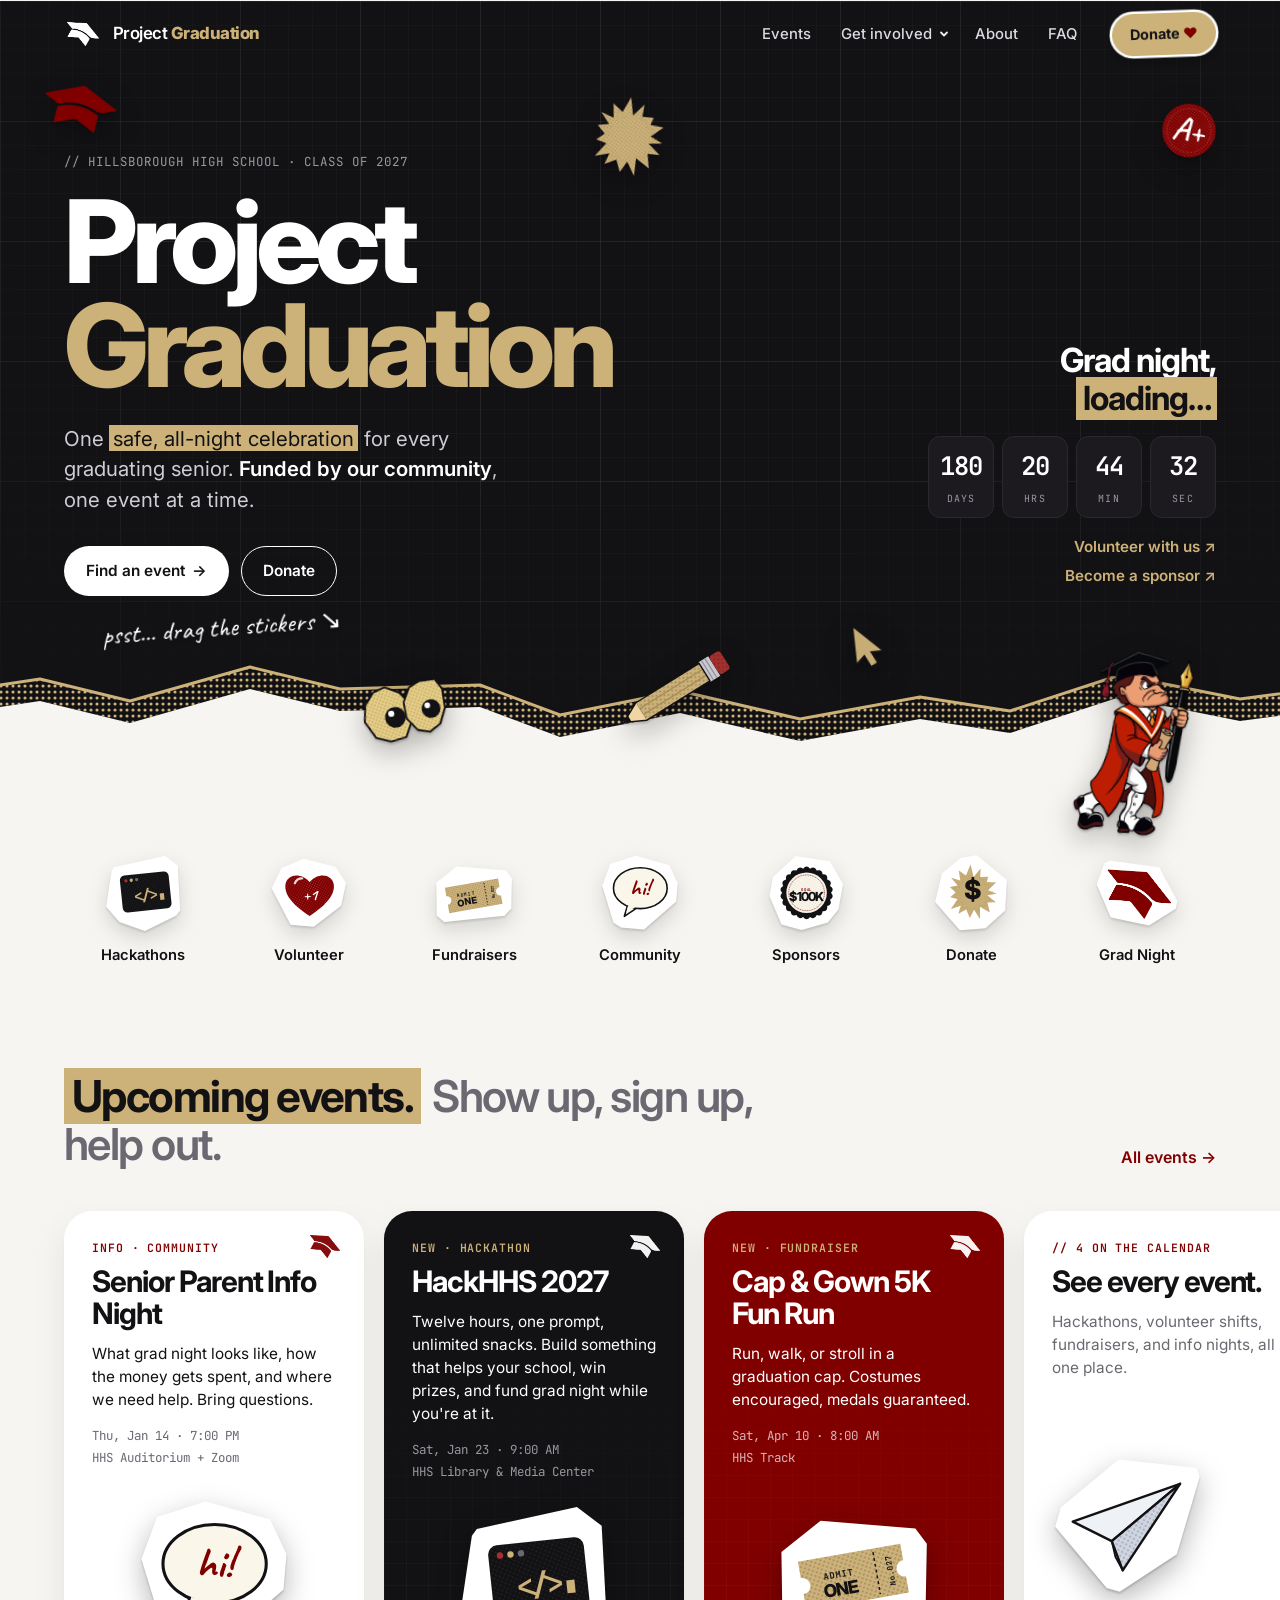
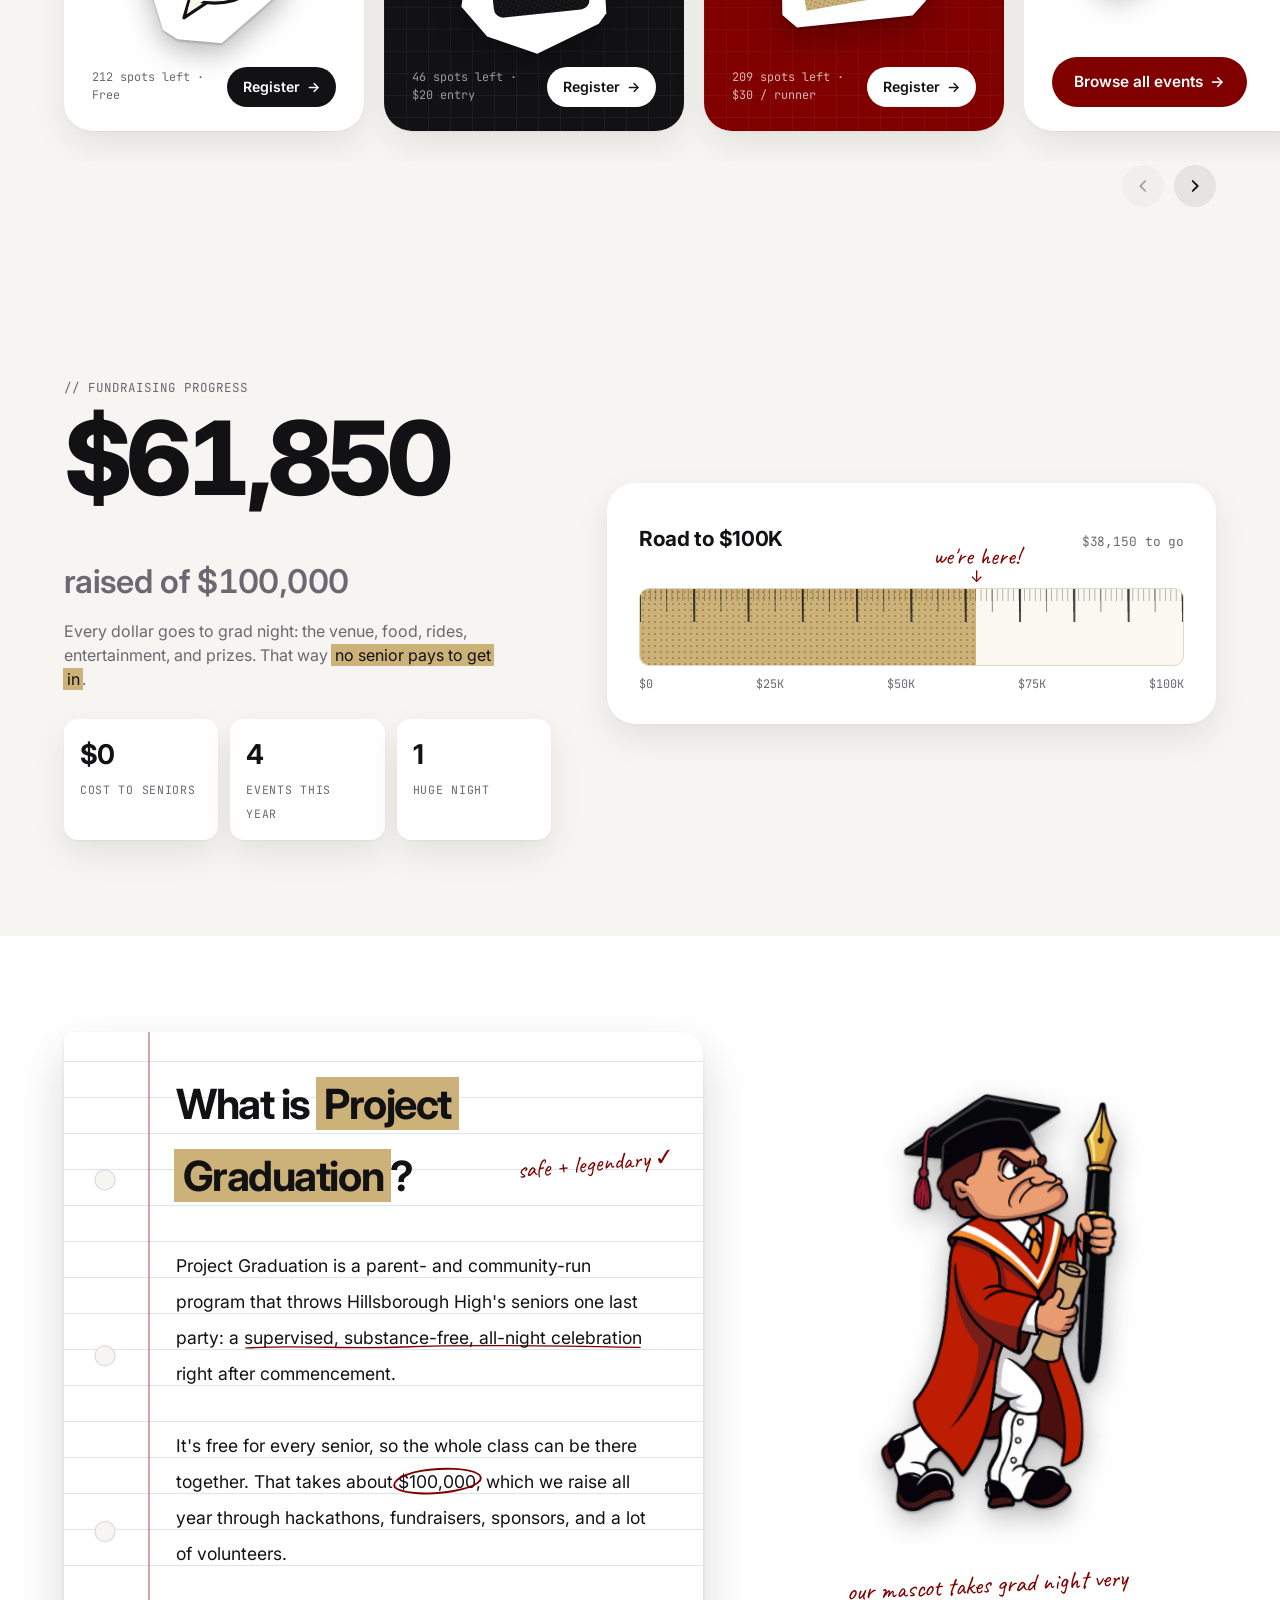
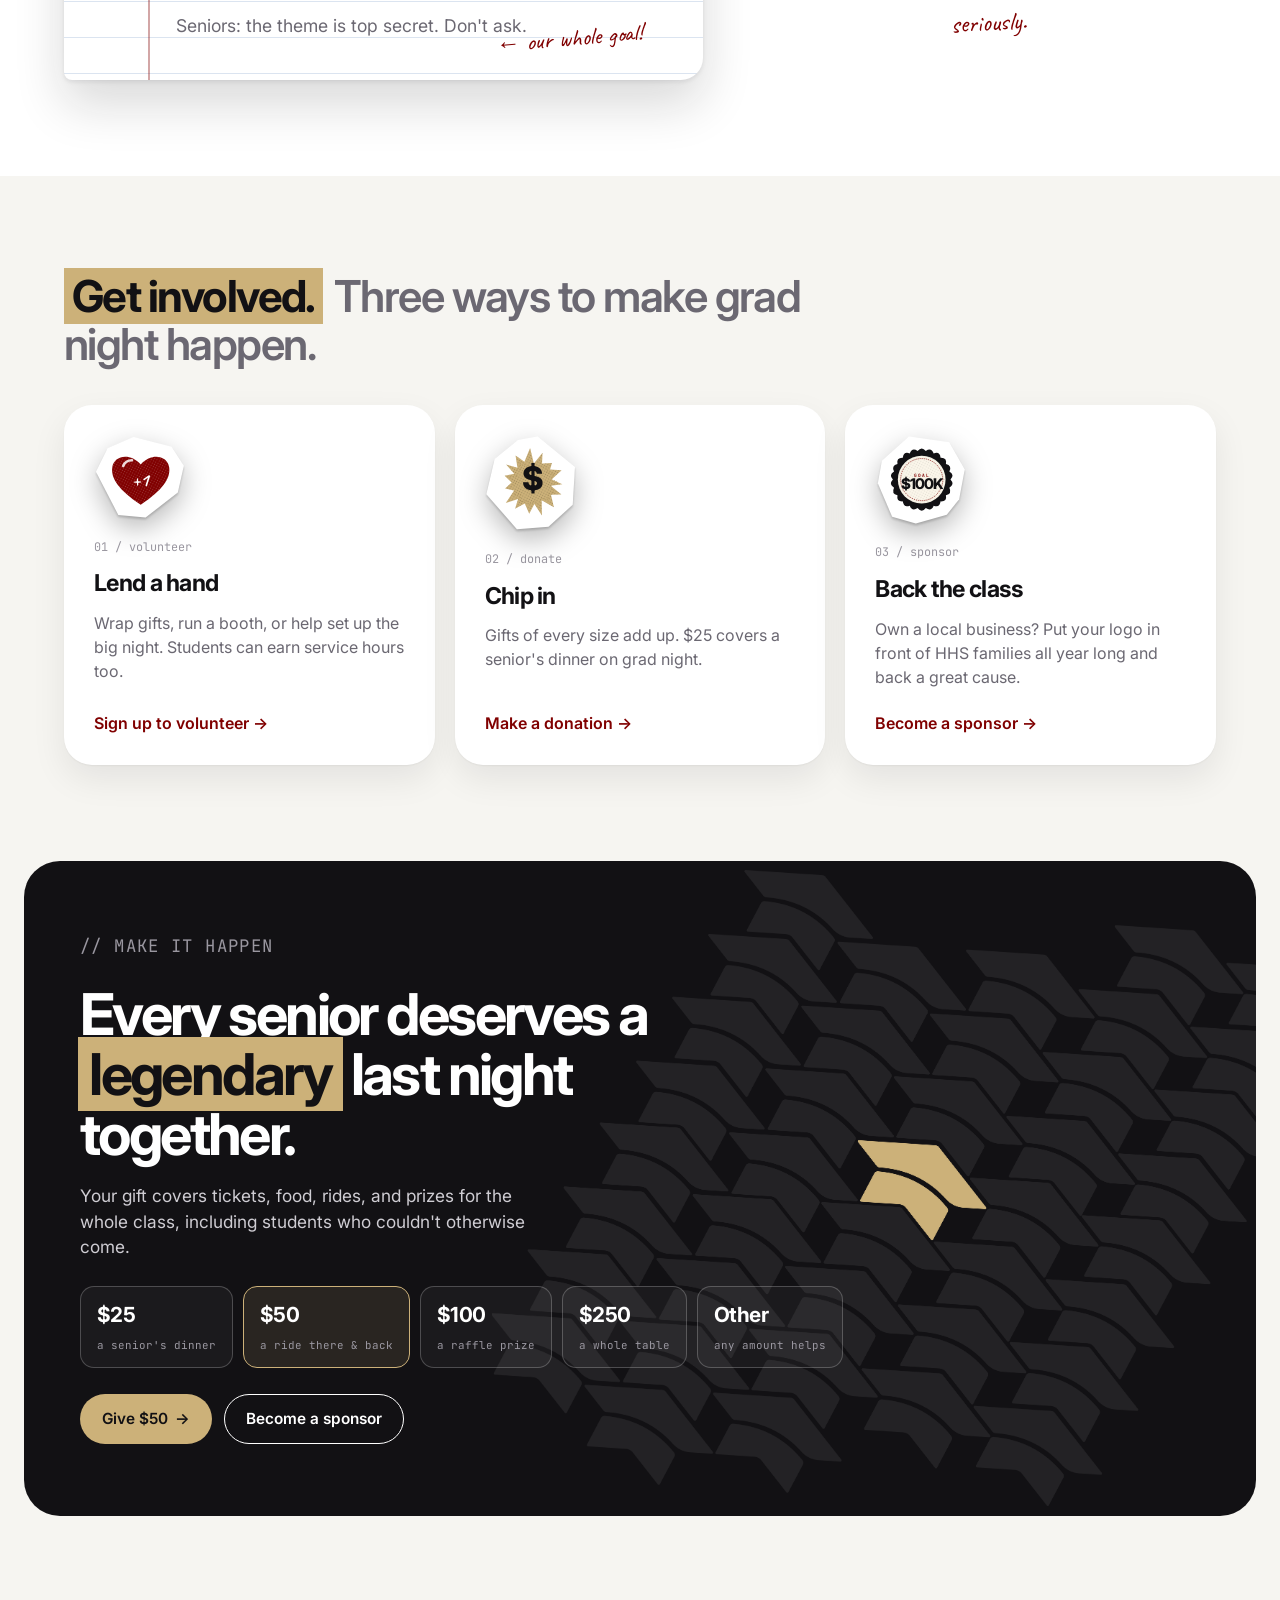
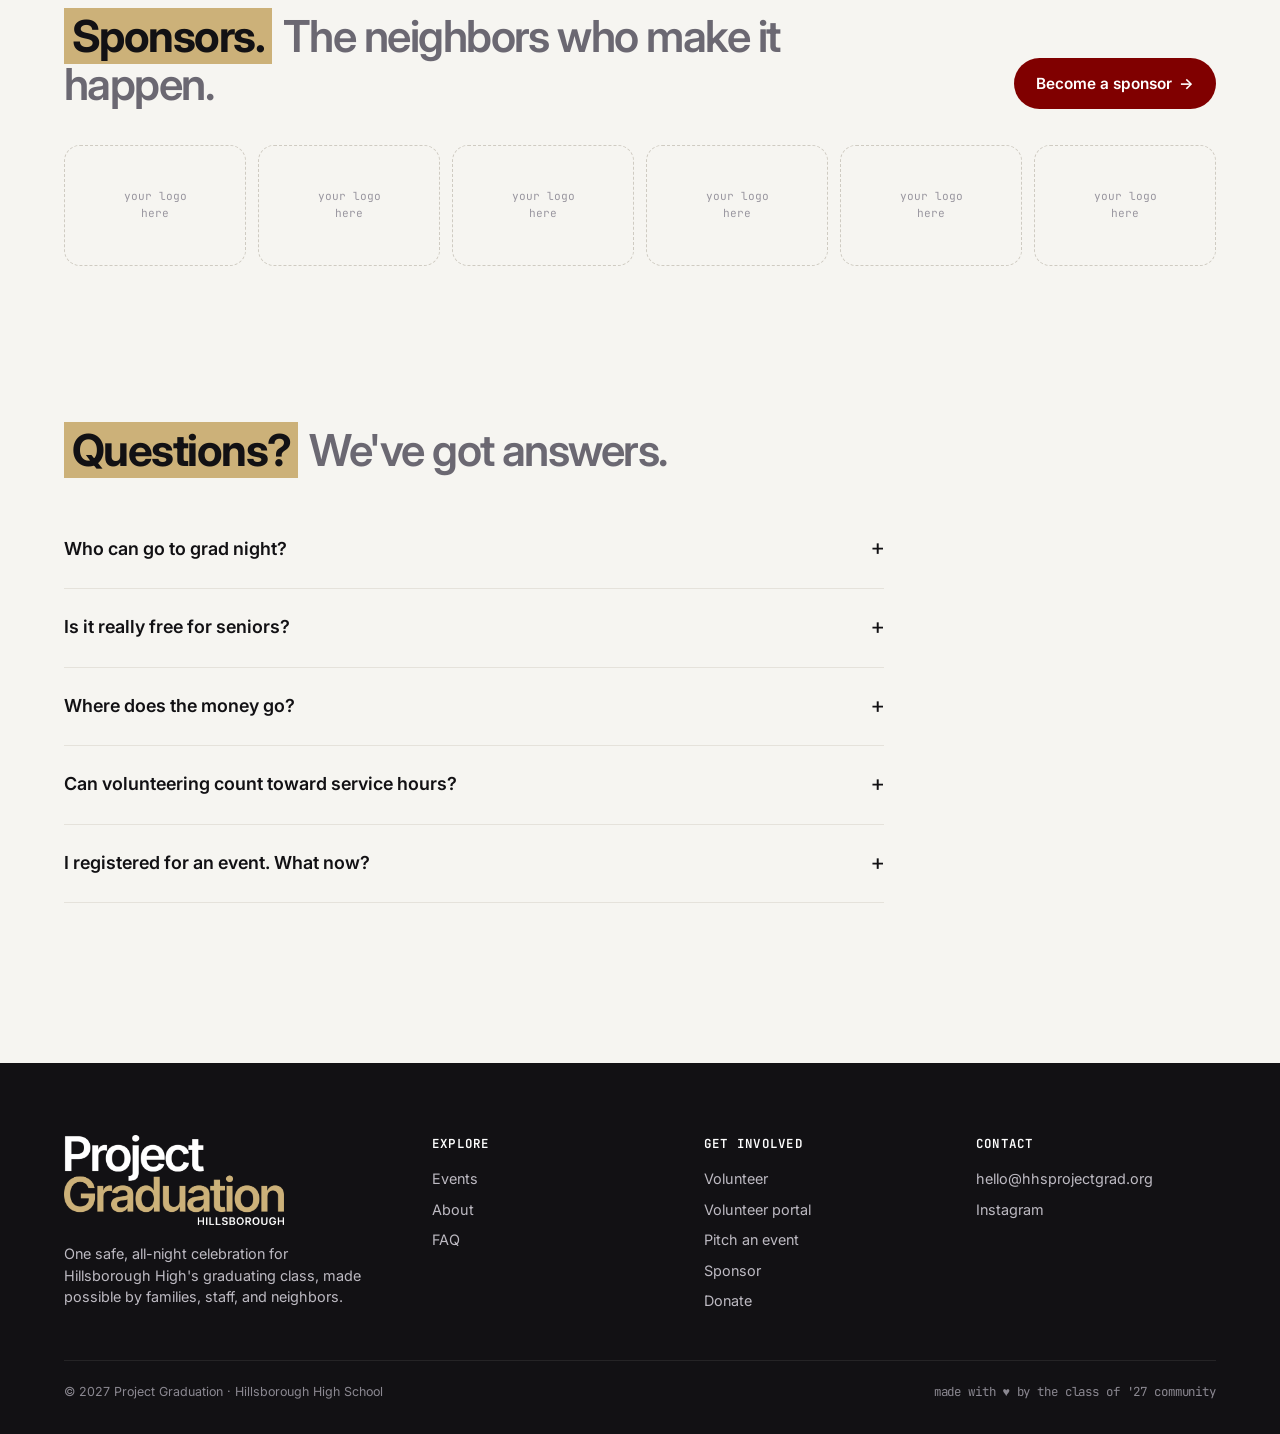
==== commit 5c431505: "Add volunteers, event pitches, Get Involved page, and new navbar - Volunteer accounts: one-question " ====
--- a/website/index.html
+++ b/website/index.html
@@ -14,31 +14,7 @@
 </head>
 <body>
 
-  <div class="topbar">
-    <div class="wrap">
-      <span>Class of <span data-year>2027</span>: grad night is free for every senior.</span>
-      <span class="sep">|</span>
-      <a href="events.html">Register for events →</a>
-    </div>
-  </div>
-
-  <nav class="nav" aria-label="Main">
-    <div class="wrap">
-      <a class="brand" href="index.html">
-        <img src="assets/mark-white.png" alt="">
-        <span>Project Graduation<small>Hillsborough High</small></span>
-      </a>
-      <button class="nav-toggle" aria-label="Menu" aria-expanded="false"><svg viewBox="0 0 24 24" fill="none" stroke="currentColor" stroke-width="2" stroke-linecap="round"><path d="M4 7h16M4 12h16M4 17h16"/></svg></button>
-      <ul class="nav-links">
-        <li><a href="events.html">Events</a></li>
-        <li><a href="index.html#help">Get involved</a></li>
-        <li><a href="index.html#about">About</a></li>
-        <li><a href="sponsor.html">Sponsor</a></li>
-        <li><a href="index.html#faq">FAQ</a></li>
-        <li><a class="btn btn-sm btn-gold" href="index.html#donate">Donate</a></li>
-      </ul>
-    </div>
-  </nav>
+  <div data-site-header data-current=""></div>
 
   <!-- ============================== HERO ============================== -->
   <header class="hero on-dark">
@@ -61,7 +37,7 @@
           <div><b data-s>00</b><span>sec</span></div>
         </div>
         <div class="links">
-          <a class="link-arrow" href="#help">Volunteer with us ↗</a>
+          <a class="link-arrow" href="get-involved.html">Volunteer with us ↗</a>
           <a class="link-arrow" href="sponsor.html">Become a sponsor ↗</a>
         </div>
       </aside>
@@ -89,7 +65,7 @@
     <div class="wrap">
       <ul class="cat-row">
         <li><a class="hover-boil" href="events.html?type=hackathon"><div data-sticker="code" data-still></div>Hackathons</a></li>
-        <li><a class="hover-boil" href="events.html?type=volunteer"><div data-sticker="heart" data-still></div>Volunteer</a></li>
+        <li><a class="hover-boil" href="get-involved.html"><div data-sticker="heart" data-still></div>Volunteer</a></li>
         <li><a class="hover-boil" href="events.html?type=fundraiser"><div data-sticker="ticket" data-still></div>Fundraisers</a></li>
         <li><a class="hover-boil" href="events.html?type=community"><div data-sticker="bubble" data-still></div>Community</a></li>
         <li><a class="hover-boil" href="#sponsors"><div data-sticker="badge" data-still></div>Sponsors</a></li>
@@ -172,7 +148,7 @@
           <span class="num">01 / volunteer</span>
           <h3>Lend a hand</h3>
           <p>Wrap gifts, run a booth, or help set up the big night. Students can earn service hours too.</p>
-          <a class="link-arrow" href="events.html?type=volunteer">See volunteer shifts →</a>
+          <a class="link-arrow" href="volunteer.html">Sign up to volunteer →</a>
         </article>
         <article class="help-card hover-boil reveal">
           <div data-sticker="burst" data-text="$" data-size="92" data-still></div>
@@ -238,20 +214,7 @@
   </section>
 
   <!-- ============================== FOOTER ============================== -->
-  <footer class="footer">
-    <div class="wrap">
-      <div class="footer-grid">
-        <div>
-          <img class="wm" src="assets/wordmark-hhs-dark.png" alt="Project Graduation Hillsborough">
-          <p style="max-width:34ch;margin:0">One safe, all-night celebration for the graduating class, made possible by families, staff, and neighbors.</p>
-        </div>
-        <div><h4>Explore</h4><ul><li><a href="events.html">Events</a></li><li><a href="index.html#about">About</a></li><li><a href="index.html#faq">FAQ</a></li></ul></div>
-        <div><h4>Help out</h4><ul><li><a href="events.html?type=volunteer">Volunteer</a></li><li><a href="index.html#donate">Donate</a></li><li><a href="sponsor.html">Become a sponsor</a></li></ul></div>
-        <div><h4>Contact</h4><ul><li><a href="mailto:hello@hhsprojectgrad.org">hello@hhsprojectgrad.org</a></li><li><a href="https://instagram.com/" rel="noopener">Instagram</a></li></ul></div>
-      </div>
-      <div class="fine"><span>© <span data-year>2027</span> Project Graduation · Hillsborough High School</span><span class="mono">made with ♥ by the class of '27 community</span></div>
-    </div>
-  </footer>
+  <div data-site-footer></div>
 
   <dialog class="reg" aria-labelledby="reg-title">
     <button class="reg-close" data-close aria-label="Close"><svg viewBox="0 0 16 16" fill="none" stroke="currentColor" stroke-width="2" stroke-linecap="round"><path d="M3 3l10 10M13 3 3 13"/></svg></button>
@@ -260,6 +223,7 @@
 
   <script src="assets/js/data.js"></script>
   <script src="assets/js/stickers.js"></script>
+  <script src="assets/js/nav.js"></script>
   <script src="assets/js/main.js"></script>
 </body>
 </html>
--- a/website/assets/css/styles.css
+++ b/website/assets/css/styles.css
@@ -147,47 +147,183 @@
 .chip .dot { width: .55em; height: .55em; border-radius: 50%; background: currentColor; opacity: .5; }
 
 /* --------------------------------------------------------------------------
-   Top bar + navigation
-   -------------------------------------------------------------------------- */
-.topbar {
-  background: var(--ink); color: #d8d6dc; font-size: .78rem;
-  border-bottom: 1px solid rgba(255,255,255,.08);
-}
-.topbar .wrap { display: flex; justify-content: center; gap: 14px; padding-block: 8px; flex-wrap: wrap; text-align: center; }
-.topbar a { text-decoration: none; color: var(--gold); font-weight: 600; }
-.topbar .sep { opacity: .3; }
-
+   Navigation bar, rocket logo, paper menus
+   -------------------------------------------------------------------------- */
 .nav {
-  position: sticky; top: 0; z-index: 50;
-  background: rgba(18,17,20,.82);
-  backdrop-filter: saturate(160%) blur(18px);
-  -webkit-backdrop-filter: saturate(160%) blur(18px);
-  color: #e9e7ec;
-}
-.nav .wrap { display: flex; align-items: center; justify-content: space-between; height: 56px; gap: 20px; }
-.brand { display: flex; align-items: center; gap: 10px; text-decoration: none; color: var(--white); font-weight: 700; letter-spacing: -.02em; }
-.brand img { width: 34px; height: auto; }
-.brand span small { display: block; font-family: var(--mono); font-weight: 500; font-size: .62rem; letter-spacing: .1em; color: var(--muted-2); text-transform: uppercase; margin-top: -2px; }
-.nav-links { display: flex; align-items: center; gap: 26px; list-style: none; margin: 0; padding: 0; font-size: .88rem; }
-.nav-links a { text-decoration: none; opacity: .85; transition: opacity .2s; }
-.nav-links a:hover, .nav-links a[aria-current="page"] { opacity: 1; }
-.nav-links a[aria-current="page"] { box-shadow: inset 0 -2px var(--gold); padding-bottom: 3px; }
-.nav-toggle { display: none; background: none; border: 0; cursor: pointer; padding: 8px; color: var(--white); }
-.nav-toggle svg { width: 22px; height: 22px; }
-
-@media (max-width: 860px) {
-  .nav-toggle { display: block; }
-  .nav-links {
-    position: absolute; top: 56px; left: 0; right: 0;
-    flex-direction: column; align-items: stretch; gap: 0;
-    background: rgba(18,17,20,.97); padding: 8px var(--gutter) 20px;
-    display: none;
-  }
-  .nav-links.open { display: flex; }
-  .nav-links li a { display: block; padding: 14px 0; border-bottom: 1px solid rgba(255,255,255,.08); font-size: 1.05rem; }
-  .nav-links li:last-child a { border: 0; margin-top: 14px; text-align: center; justify-content: center; }
-  .nav-links a[aria-current="page"] { box-shadow: none; color: var(--gold); }
-}
+  position: sticky; top: 0; z-index: 60; margin-bottom: -68px;
+  background: transparent; border-bottom: 1px solid transparent;
+  transition: background .3s, border-color .3s, box-shadow .3s;
+}
+.nav.scrolled {
+  background: rgba(18, 17, 20, .86); border-bottom-color: rgba(255,255,255,.08);
+  backdrop-filter: saturate(170%) blur(18px); -webkit-backdrop-filter: saturate(170%) blur(18px);
+  box-shadow: 0 10px 30px rgba(0,0,0,.18);
+}
+.nav-inner {
+  position: relative; z-index: 2; display: flex; align-items: center; gap: 22px;
+  width: 100%; max-width: var(--wrap); margin: 0 auto; padding: 0 var(--gutter); height: 68px; color: #ecebef;
+}
+.nav-progress { position: absolute; left: 0; bottom: -1px; height: 2px; width: 100%; transform-origin: left; transform: scaleX(0); background: var(--gold); opacity: 0; transition: opacity .3s; }
+.nav.scrolled .nav-progress { opacity: 1; }
+
+/* brand + rocket */
+.brand { display: flex; align-items: center; gap: 11px; text-decoration: none; color: var(--white); flex: none; }
+.brand-name { font-weight: 600; letter-spacing: -.03em; font-size: 1.05rem; white-space: nowrap; }
+.brand-name b { font-weight: 800; color: var(--gold); }
+.logo-pad { position: relative; width: 38px; height: 38px; display: grid; place-items: center; flex: none; }
+.rocket { position: relative; width: 32px; display: block; }
+.ship { position: relative; display: block; }
+.ship img { width: 32px; height: auto; position: relative; z-index: 1; transition: transform .25s; }
+.brand:hover .ship img { transform: scale(1.06); }
+/* flame sits under the hat and points straight down */
+.flame { position: absolute; z-index: 0; left: 54%; top: 78%; width: 13px; transform-origin: 50% 0; transform: translateX(-50%) scaleY(0); opacity: 0; }
+.flame svg { width: 100%; display: block; overflow: visible; filter: drop-shadow(0 0 4px rgba(255,170,60,.7)); transform: rotate(180deg); }
+.flame .f1 { fill: #c1272d; stroke: #fff; stroke-width: 2.4px; paint-order: stroke; }
+.flame .f2 { fill: #f2a43a; }
+.flame .f3 { fill: #fff5d6; }
+.smoke { position: absolute; left: 54%; bottom: -8px; width: 0; height: 0; z-index: 0; }
+.smoke i { position: absolute; width: 12px; height: 12px; border-radius: 50%; background: #fff; border: 1.5px solid var(--ink); left: -6px; top: -6px; transform: scale(0); opacity: 0; }
+
+.brand.launch .ship   { animation: rocket-shake 1.9s both; }
+.brand.launch .rocket { animation: rocket-fly 1.9s both; }
+.brand.launch .flame  { animation: rocket-flame 1.9s both; }
+.brand.launch .flame .f2, .brand.launch .flame .f3 { animation: flicker .14s steps(2) infinite; transform-box: fill-box; transform-origin: 50% 100%; }
+.brand.launch .smoke i { animation: puff 1.9s both; }
+.brand.launch .smoke i:nth-child(1) { --dx: -16px; --dy: 4px;  animation-delay: .05s; }
+.brand.launch .smoke i:nth-child(2) { --dx: 15px;  --dy: 3px;  animation-delay: .12s; }
+.brand.launch .smoke i:nth-child(3) { --dx: -6px;  --dy: 9px;  animation-delay: .2s; }
+.brand.launch .smoke i:nth-child(4) { --dx: 7px;   --dy: 10px; animation-delay: .28s; }
+@keyframes rocket-shake {
+  0%, 10% { transform: none; }
+  14% { transform: translate(-1px, 0) rotate(-2deg); } 18% { transform: translate(1px, 1px) rotate(2deg); }
+  22% { transform: translate(-1px, -1px) rotate(-1.5deg); } 26% { transform: translate(1.5px, 0) rotate(2deg); }
+  30% { transform: translate(-1.5px, 1px) rotate(-2deg); } 34% { transform: translate(1px, -1px) rotate(1deg); }
+  38%, 100% { transform: none; }
+}
+@keyframes rocket-fly {
+  0%, 38% { transform: translateY(0); opacity: 1; animation-timing-function: cubic-bezier(.55, 0, .9, .35); }
+  58% { opacity: 1; }
+  62% { transform: translateY(-110px); opacity: 0; }
+  63% { transform: translateY(28px); opacity: 0; animation-timing-function: cubic-bezier(.2, .9, .3, 1.25); }
+  100% { transform: translateY(0); opacity: 1; }
+}
+@keyframes rocket-flame {
+  0%, 8% { transform: translateX(-50%) scaleY(0); opacity: 0; }
+  14% { transform: translateX(-50%) scaleY(.45); opacity: 1; }
+  34% { transform: translateX(-50%) scaleY(.8); opacity: 1; }
+  42% { transform: translateX(-50%) scale(1.15, 1.5); opacity: 1; }
+  62% { transform: translateX(-50%) scale(1.1, 1.7); opacity: 1; }
+  63%, 100% { transform: translateX(-50%) scaleY(0); opacity: 0; }
+}
+@keyframes flicker { 50% { transform: scale(.9, 1.1); } }
+@keyframes puff {
+  0%, 18% { transform: translate(0, 0) scale(0); opacity: 0; }
+  30% { opacity: 1; transform: translate(calc(var(--dx) * .5), var(--dy)) scale(1); }
+  60% { opacity: .9; transform: translate(var(--dx), calc(var(--dy) + 2px)) scale(1.35); }
+  80%, 100% { opacity: 0; transform: translate(calc(var(--dx) * 1.3), calc(var(--dy) + 3px)) scale(1.6); }
+}
+
+/* links */
+.nav-links { display: flex; align-items: center; gap: 4px; list-style: none; margin: 0 0 0 auto; padding: 0; font-size: .93rem; font-weight: 500; }
+.nav-links > li { position: relative; display: flex; align-items: center; }
+.nav-links > li > a { position: relative; text-decoration: none; padding: 8px 13px; color: #dcdae0; transition: color .2s; isolation: isolate; }
+.nav-links > li > a::before { /* gold highlighter swipe */
+  content: ""; position: absolute; inset: 7px 6px; z-index: -1; border-radius: 2px;
+  background: var(--gold); transform: scaleX(0) skewX(-8deg); transform-origin: left; transition: transform .28s cubic-bezier(.7,0,.2,1);
+}
+.nav-links > li > a:hover, .has-drop.open > a { color: var(--ink); }
+.nav-links > li > a:hover::before, .has-drop.open > a::before { transform: scaleX(1) skewX(-8deg); }
+.nav-links > li > a[aria-current="page"]::after { /* hand-drawn underline */
+  content: ""; position: absolute; left: 12px; right: 12px; bottom: 0; height: 6px;
+  background: url("data:image/svg+xml,%3Csvg xmlns='http://www.w3.org/2000/svg' viewBox='0 0 100 8' preserveAspectRatio='none'%3E%3Cpath d='M2 5 C 22 1, 40 7, 60 4 S 90 2, 98 5' fill='none' stroke='%23ccb179' stroke-width='3' stroke-linecap='round'/%3E%3C/svg%3E") no-repeat center / 100% 100%;
+}
+.has-drop > a { padding-right: 4px !important; }
+.drop-btn { background: none; border: 0; color: inherit; cursor: pointer; padding: 8px 8px 8px 2px; display: grid; place-items: center; }
+.drop-btn svg { width: 12px; height: 12px; transition: transform .25s; }
+.has-drop.open .drop-btn svg { transform: rotate(180deg); }
+
+.nav-donate {
+  flex: none; text-decoration: none; font-weight: 700; font-size: .9rem; color: var(--ink);
+  background: var(--gold); padding: 10px 18px; border-radius: 999px; transform: rotate(-2deg);
+  box-shadow: 0 0 0 2.5px #fff, 0 6px 16px rgba(0,0,0,.3); transition: transform .2s;
+}
+.nav-donate:hover { transform: rotate(1deg) scale(1.04); }
+.nav-donate span::after { content: " ♥"; color: var(--maroon); }
+
+/* paper panels shared by the dropdown and the phone menu */
+.drop, .mobile-menu { position: absolute; z-index: 1; filter: drop-shadow(0 18px 30px rgba(0,0,0,.28)) drop-shadow(0 2px 3px rgba(0,0,0,.15)); }
+.sheet {
+  position: relative; color: var(--ink); background-color: #fffdf8;
+  background-image:
+    linear-gradient(90deg, transparent 38px, rgba(128,0,0,.32) 38px, rgba(128,0,0,.32) 40px, transparent 40px),
+    repeating-linear-gradient(transparent 0 31px, #dbe4f0 31px 32px);
+  background-position: 0 0, 0 14px;
+}
+.tape {
+  position: absolute; z-index: 2; top: -11px; left: 50%; width: 92px; height: 24px; transform: translateX(-50%) rotate(-3deg);
+  background: rgba(204, 177, 121, .8);
+  clip-path: polygon(0 8%, 6% 0, 12% 10%, 20% 2%, 30% 6%, 100% 0, 96% 50%, 100% 100%, 88% 92%, 78% 100%, 0 96%, 4% 50%);
+}
+
+.drop {
+  top: calc(100% + 12px); left: -26px; width: 330px;
+  visibility: hidden; opacity: 0; transform: translateY(-8px) rotate(-1.5deg); transform-origin: 30% 0;
+  transition: opacity .18s ease, transform .22s cubic-bezier(.2,.8,.2,1), visibility 0s linear .22s;
+  will-change: opacity, transform;
+}
+.drop::before { content: ""; position: absolute; left: 0; right: 0; top: -18px; height: 18px; } /* hover bridge */
+.has-drop.open .drop { visibility: visible; opacity: 1; transform: rotate(-1.2deg); transition: opacity .18s ease, transform .26s cubic-bezier(.2,.9,.3,1.15), visibility 0s; }
+.drop .sheet { padding: 20px 16px 26px 50px; }
+.sheet-label { margin: -4px 0 4px; color: var(--maroon); font-size: 1.25rem; line-height: 32px; }
+.drop ul { list-style: none; margin: 0; padding: 0; }
+.drop li a { display: flex; align-items: center; gap: 12px; padding: 6px 8px; margin-left: -8px; border-radius: 10px; text-decoration: none; transition: background .15s; }
+.drop li a:hover, .drop li a:focus-visible { background: rgba(204,177,121,.18); }
+.drop li a b { display: block; font-size: .95rem; letter-spacing: -.01em; line-height: 1.25; }
+.drop li a small { display: block; font-size: .78rem; color: var(--muted); line-height: 1.3; }
+.mini-stk { width: 40px; flex: none; display: block; transition: transform .2s; }
+.mini-stk .sticker { filter: drop-shadow(0 1px 1px rgba(0,0,0,.15)) drop-shadow(0 4px 6px rgba(0,0,0,.14)); }
+.drop li a:hover .mini-stk, .mm-sub a:hover .mini-stk { transform: rotate(-8deg) scale(1.1); }
+.sheet-more { display: inline-block; margin-top: 6px; color: var(--maroon); font-size: 1.25rem; text-decoration: none; }
+.sheet-more:hover { text-decoration: underline; }
+
+/* hamburger → X */
+.nav-toggle { display: none; position: relative; width: 44px; height: 44px; border-radius: 12px; border: 0; background: rgba(255,255,255,.08); cursor: pointer; }
+.nav-toggle span { position: absolute; left: 13px; right: 13px; height: 2px; border-radius: 2px; background: var(--white); transition: transform .3s, opacity .2s, top .3s; }
+.nav-toggle span:nth-child(1) { top: 15px; } .nav-toggle span:nth-child(2) { top: 21px; } .nav-toggle span:nth-child(3) { top: 27px; }
+.menu-open .nav-toggle span:nth-child(1) { top: 21px; transform: rotate(45deg); }
+.menu-open .nav-toggle span:nth-child(2) { opacity: 0; }
+.menu-open .nav-toggle span:nth-child(3) { top: 21px; transform: rotate(-45deg); }
+
+.mobile-menu {
+  display: none; left: 12px; right: 12px; top: calc(100% + 8px);
+  visibility: hidden; opacity: 0; transform: translateY(-10px); transform-origin: 50% 0;
+  transition: opacity .2s ease, transform .26s cubic-bezier(.2,.8,.2,1), visibility 0s linear .26s;
+}
+.menu-open .mobile-menu { visibility: visible; opacity: 1; transform: none; transition: opacity .2s ease, transform .3s cubic-bezier(.2,.9,.3,1.1), visibility 0s; }
+.menu-open.nav { background: rgba(18, 17, 20, .96); }
+.mobile-menu .sheet {
+  padding: 26px 22px 34px 54px; transform: rotate(-.6deg); max-height: calc(100dvh - 100px); overflow-y: auto;
+  background-image: linear-gradient(90deg, transparent 40px, rgba(128,0,0,.32) 40px, rgba(128,0,0,.32) 42px, transparent 42px), repeating-linear-gradient(transparent 0 31px, #dbe4f0 31px 32px);
+}
+.mm-main { list-style: none; margin: 0; padding: 0; }
+.mm-main > li > a { display: inline-block; font-size: 1.85rem; font-weight: 800; letter-spacing: -.04em; line-height: 48px; text-decoration: none; }
+.mm-main > li > a:active, .mm-main > li > a:hover { background: linear-gradient(var(--gold), var(--gold)) no-repeat 0 60% / 100% 70%; }
+.mm-sub { list-style: none; margin: 0 0 8px; padding: 0; display: grid; grid-template-columns: 1fr 1fr; gap: 4px 10px; }
+.mm-sub a { display: flex; align-items: center; gap: 8px; font-size: .92rem; font-weight: 600; text-decoration: none; padding: 4px 0; line-height: 1.2; }
+.mm-sub .mini-stk { width: 34px; }
+.mm-donate { margin-top: 18px; width: 100%; justify-content: center; }
+.mm-foot { margin: 14px 0 0; color: var(--maroon); font-size: 1.2rem; }
+.mm-pencil { position: absolute; right: 14px; top: 18px; width: 70px; transform: rotate(12deg); }
+.mm-star { position: absolute; right: 30px; bottom: 150px; width: 46px; transform: rotate(-10deg); }
+
+@media (max-width: 920px) {
+  .nav-links, .nav-donate { display: none; }
+  .nav-toggle { display: block; margin-left: auto; }
+  .mobile-menu { display: block; }
+  .nav-inner { height: 60px; }
+  .nav { margin-bottom: -60px; }
+}
+@media (max-width: 380px) { .mm-sub { grid-template-columns: 1fr; } }
 
 /* --------------------------------------------------------------------------
    Hero (dark, graph paper, torn edge)
@@ -306,11 +442,11 @@
 }
 
 /* hero sticker layout */
-.hero { overflow: visible; overflow-x: clip; padding-top: 128px; padding-bottom: 180px; }
-.hero.compact { padding-top: 116px; }
-.s-cap    { left: 3%;  top: 18px;  width: 96px; }
-.s-burst  { left: 45%; top: 26px;  width: 112px; }
-.s-aplus  { right: 4%; top: 26px;  width: 86px; }
+.hero { overflow: visible; overflow-x: clip; padding-top: 140px; padding-bottom: 180px; }
+.hero.compact { padding-top: 128px; }
+.s-cap    { left: 3%;  top: 74px;  width: 84px; }
+.s-burst  { left: 45%; top: 82px;  width: 108px; }
+.s-aplus  { right: 4%; top: 86px;  width: 84px; }
 .s-eyes   { left: 27%; bottom: 14px; width: 118px; }
 .s-cursor { left: 66%; bottom: 96px; width: 52px; }
 .s-pencil { left: 47%; bottom: 30px; width: 150px; }
@@ -319,9 +455,9 @@
 .hero.compact .s-mascot { bottom: -36px; width: 116px; }
 .hero + section { padding-top: 64px; }
 @media (max-width: 900px) {
-  .hero, .hero.compact { padding-top: 84px; padding-bottom: 160px; }
+  .hero, .hero.compact { padding-top: 100px; padding-bottom: 160px; }
   .s-burst, .s-pencil, .s-cursor, .s-aplus, .s-note { display: none; }
-  .s-cap { left: auto; right: 5%; top: 14px; width: 74px; }
+  .s-cap { left: auto; right: 5%; top: 70px; width: 60px; }
   .s-eyes { left: 6%; bottom: 18px; width: 84px; }
   .s-mascot { right: 5%; bottom: -54px; width: 104px; }
 }
@@ -869,3 +1005,163 @@
   .flow-hint { display: none; }
   .flow-bar .brand span small { display: none; }
 }
+
+/* --------------------------------------------------------------------------
+   Phone polish
+   -------------------------------------------------------------------------- */
+@media (max-width: 900px) {
+  .hero.compact .hero-side { display: none; }            /* shorter events header */
+}
+@media (max-width: 860px) {
+  /* show all seven categories as a 4-across grid instead of a hidden side-scroll */
+  .cat-row { display: grid; grid-template-columns: repeat(4, 1fr); gap: 4px 0; overflow: visible; padding-bottom: 0; }
+  .cat-row a { padding: 10px 2px; gap: 8px; font-size: .78rem; text-align: center; }
+  .cat-row .sticker { width: 58px; height: 58px; }
+  .cat-row .sticker svg { max-height: 58px; max-width: 64px; }
+  .cat-row [data-sticker="cap"] { height: 58px; }
+  .cat-row [data-sticker="cap"] .sticker { width: 62px; }
+  .cats { padding-bottom: 8px; }
+}
+@media (max-width: 600px) {
+  .topbar .sep { display: none; }
+  .topbar .wrap { gap: 2px 10px; }
+
+  /* notebook: wider writing area, heading on single rule lines */
+  .notebook { padding: 36px 20px 36px 54px; transform: none;
+    background-image:
+      linear-gradient(90deg, transparent 40px, rgba(128,0,0,.35) 40px, rgba(128,0,0,.35) 42px, transparent 42px),
+      repeating-linear-gradient(transparent 0 35px, #dbe4f0 35px 36px); }
+  .notebook::before { left: 10px; width: 20px; background-size: 20px 33.3%; }
+  .notebook h2 { font-size: 1.65rem; line-height: 36px; }
+  .notebook p { font-size: 1rem; }
+  .about-mascot { width: min(220px, 62%); }
+
+  /* donate band: pattern sits low and behind solid buttons */
+  .band::before, .band::after { top: auto; bottom: -4%; right: -30%; width: 130%; height: 46%; opacity: 1; -webkit-mask-position: right bottom; mask-position: right bottom; }
+  .band::before { background: rgba(255,255,255,.06); }
+  .tier { background: var(--ink-2); flex: 1 1 calc(50% - 5px); min-width: 0; }
+  .tier[aria-pressed="true"] { background: #2a2419; }
+
+  /* event rows: date becomes a slim tab on top, text gets the full width */
+  .erow { grid-template-columns: 1fr; gap: 10px; }
+  .cal { display: inline-flex; align-items: stretch; width: auto; justify-self: start; }
+  .cal::before { display: none; }
+  .cal .m { padding: 5px 10px; display: grid; place-items: center; }
+  .cal .d { font-size: 1.05rem; padding: 4px 4px 4px 10px; line-height: 1.4; letter-spacing: -.02em; }
+  .cal .w { padding: 4px 10px 4px 2px; line-height: 1.75; }
+  .erow .side { grid-column: auto; }
+
+  .reg-head .sticker { width: 52px; right: 14px; top: 14px; }
+  .reg-head h2 { padding-right: 56px; }
+  .ecard { min-height: 480px; padding: 24px 22px 20px; }
+}
+/* keyboard shortcut letters mean nothing on touch screens */
+@media (hover: none) {
+  .choice kbd, .tier-card kbd { display: none; }
+}
+
+/* handwritten note pointing at the pattern's gold tile (same style as "psst… drag the stickers") */
+.tile-note {
+  position: absolute; z-index: 1; transform: translate(-100%, 0); pointer-events: none;
+  display: grid; justify-items: end; opacity: 0; transition: opacity .4s .3s;
+}
+.tile-note.ready { opacity: 1; }
+.tile-note svg { width: 86px; height: auto; margin-right: -4px; filter: drop-shadow(0 2px 6px rgba(0,0,0,.5)); }
+.tile-note-text {
+  font-family: var(--hand); color: #fff; font-size: 1.65rem; line-height: 1; white-space: nowrap;
+  transform: rotate(-4deg); margin: 2px 52px 0 0; text-shadow: 0 2px 10px rgba(0,0,0,.6);
+}
+@media (max-width: 900px) { .tile-note { display: none; } }
+
+/* --------------------------------------------------------------------------
+   Flow extras
+   -------------------------------------------------------------------------- */
+.flow-bar .brand-name { font-size: .98rem; }
+.flow-foot { margin: 22px 0 0; font-size: .95rem; color: var(--muted); }
+.flow-foot a { color: var(--maroon); font-weight: 600; }
+.choices.two-col-choices { grid-template-columns: 1fr 1fr; max-width: 640px; }
+.tiers-grid.compact { grid-template-columns: repeat(6, minmax(0, 1fr)); max-width: 560px; }
+.tiers-grid.compact .tier-card { min-height: 0; align-items: center; padding: 18px 8px; }
+.tiers-grid.compact .tier-card b { font-size: 1.25rem; }
+.tiers-grid.compact .tier-card kbd { position: static; margin-bottom: 4px; }
+@media (max-width: 640px) {
+  .choices.two-col-choices { grid-template-columns: 1fr; }
+  .tiers-grid.compact { grid-template-columns: repeat(3, 1fr); }
+}
+
+/* --------------------------------------------------------------------------
+   Get involved
+   -------------------------------------------------------------------------- */
+.vol-grid { display: grid; grid-template-columns: 1.3fr 1fr; gap: 22px; align-items: start; }
+.vol-actions { display: grid; gap: 16px; }
+.action-tile {
+  position: relative; display: grid; grid-template-columns: 96px 1fr auto; gap: 20px; align-items: center;
+  background: var(--white); border-radius: var(--radius); padding: 26px 28px; box-shadow: var(--shadow);
+  text-decoration: none; transition: transform .25s, box-shadow .25s; overflow: hidden;
+}
+.action-tile:hover { transform: translateY(-3px) rotate(-.4deg); box-shadow: var(--shadow-lift); }
+.action-tile h3 { margin: 4px 0 6px; font-size: 1.55rem; letter-spacing: -.035em; }
+.action-tile p { margin: 0; color: var(--muted); }
+.action-tile .tile-go { font-size: 1.6rem; width: 52px; height: 52px; border-radius: 50%; display: grid; place-items: center; background: var(--paper); transition: transform .25s, background .25s; }
+.action-tile:hover .tile-go { transform: translateX(4px); background: var(--gold); }
+.action-tile.dark { background: var(--ink); color: var(--white); }
+.action-tile.dark p { color: #bdbac2; }
+.action-tile.dark .eyebrow { color: var(--muted-2); }
+.action-tile.dark .tile-go { background: rgba(255,255,255,.08); color: var(--white); }
+.action-tile.dark:hover .tile-go { background: var(--gold); color: var(--ink); }
+.action-tile.dark::before {
+  content: ""; position: absolute; inset: 0; pointer-events: none;
+  background-image: linear-gradient(rgba(255,255,255,.05) 1px, transparent 1px), linear-gradient(90deg, rgba(255,255,255,.05) 1px, transparent 1px);
+  background-size: 22px 22px; mask-image: linear-gradient(90deg, transparent 30%, #000); -webkit-mask-image: linear-gradient(90deg, transparent 30%, #000);
+}
+.action-tile > * { position: relative; }
+
+.card-paper {
+  position: relative; padding: 20px 22px 24px 58px; border-radius: 6px 18px 18px 6px; transform: rotate(.8deg);
+  background-color: #fffdf8; box-shadow: var(--shadow-lift);
+  background-image: linear-gradient(90deg, transparent 42px, rgba(128,0,0,.32) 42px, rgba(128,0,0,.32) 44px, transparent 44px), repeating-linear-gradient(transparent 0 31px, #dbe4f0 31px 32px);
+  background-position: 0 0, 0 14px;
+}
+.card-paper::before { content: ""; position: absolute; top: -10px; left: 50%; width: 86px; height: 22px; transform: translateX(-50%) rotate(2deg); background: rgba(204,177,121,.78); }
+.paper-title { margin: 0 0 6px; color: var(--maroon); font-size: 1.4rem; line-height: 32px; }
+.vol-list { list-style: none; margin: 0 0 14px; padding: 0; display: grid; gap: 12px; }
+.vol-row { display: flex; gap: 14px; align-items: center; }
+.vol-row .cal { width: 58px; flex: none; }
+.vol-row .cal .d { font-size: 1.5rem; padding: 6px 0 0; }
+.vol-row .cal .w { padding-bottom: 5px; }
+.vol-row .cal::before { display: none; }
+.vol-row b { display: block; letter-spacing: -.01em; }
+.vol-row small { color: var(--muted); font-size: .8rem; }
+
+.steps { list-style: none; margin: 0; padding: 0; display: grid; grid-template-columns: repeat(4, 1fr); gap: 16px; counter-reset: s; }
+.steps li { position: relative; background: var(--white); border-radius: 22px; padding: 22px 22px 24px; box-shadow: var(--shadow); }
+.steps li:nth-child(even) { transform: translateY(14px); }
+.steps li:not(:last-child)::after { /* hand-drawn connector */
+  content: ""; position: absolute; right: -20px; top: 44px; width: 26px; height: 16px; z-index: 1;
+  background: url("data:image/svg+xml,%3Csvg xmlns='http://www.w3.org/2000/svg' viewBox='0 0 26 16' fill='none' stroke='%23800000' stroke-width='2.2' stroke-linecap='round' stroke-linejoin='round'%3E%3Cpath d='M2 9c6-5 12-5 20-1'/%3E%3Cpath d='M17 3l5 5-6 3'/%3E%3C/svg%3E") no-repeat center / contain;
+}
+.step-n { position: absolute; top: 18px; right: 20px; font-size: .78rem; color: var(--muted-2); font-weight: 600; }
+.steps [data-sticker] { width: 66px; margin-bottom: 10px; }
+.steps h3 { margin: 0 0 6px; font-size: 1.2rem; letter-spacing: -.02em; }
+.steps p { margin: 0; color: var(--muted); font-size: .92rem; }
+.help-grid.four { grid-template-columns: repeat(4, 1fr); }
+a.help-card { text-decoration: none; color: inherit; }
+@media (max-width: 980px) {
+  .vol-grid { grid-template-columns: 1fr; }
+  .steps { grid-template-columns: 1fr 1fr; }
+  .steps li:nth-child(even) { transform: none; }
+  .steps li::after { display: none; }
+  .help-grid.four { grid-template-columns: 1fr 1fr; }
+}
+@media (max-width: 560px) {
+  .action-tile { grid-template-columns: 64px 1fr; padding: 22px 20px; gap: 14px; }
+  .action-tile .tile-go { display: none; }
+  .action-tile h3 { font-size: 1.3rem; }
+  .steps, .help-grid.four { grid-template-columns: 1fr; }
+  .card-paper { transform: none; }
+}
+/* keep the stacked calendar in the volunteer shift list at every width */
+.vol-list .vol-row .cal { display: block; width: 58px; }
+.vol-list .vol-row .cal .m { display: block; padding: 5px 0 4px; }
+.vol-list .vol-row .cal .d { font-size: 1.5rem; padding: 6px 0 0; line-height: 1; letter-spacing: -.04em; }
+.vol-list .vol-row .cal .w { padding: 3px 0 6px; line-height: 1.4; }
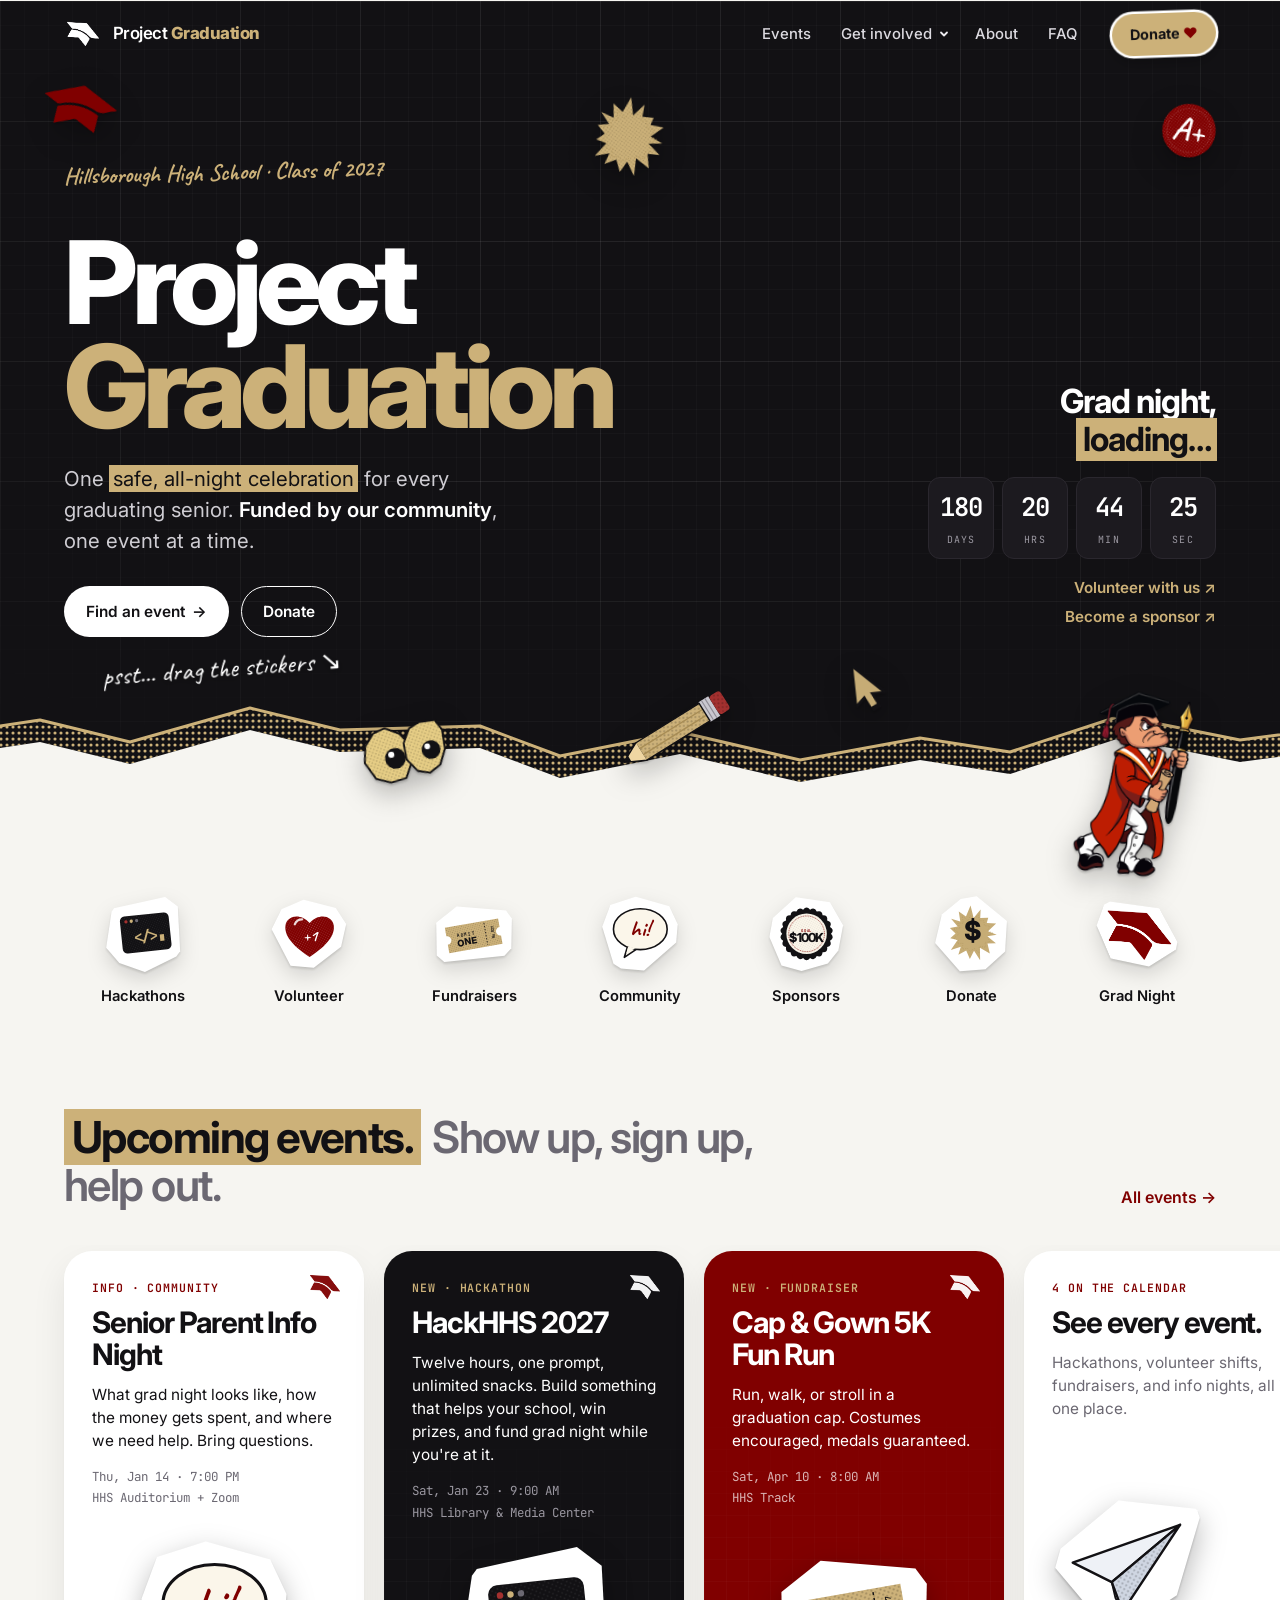
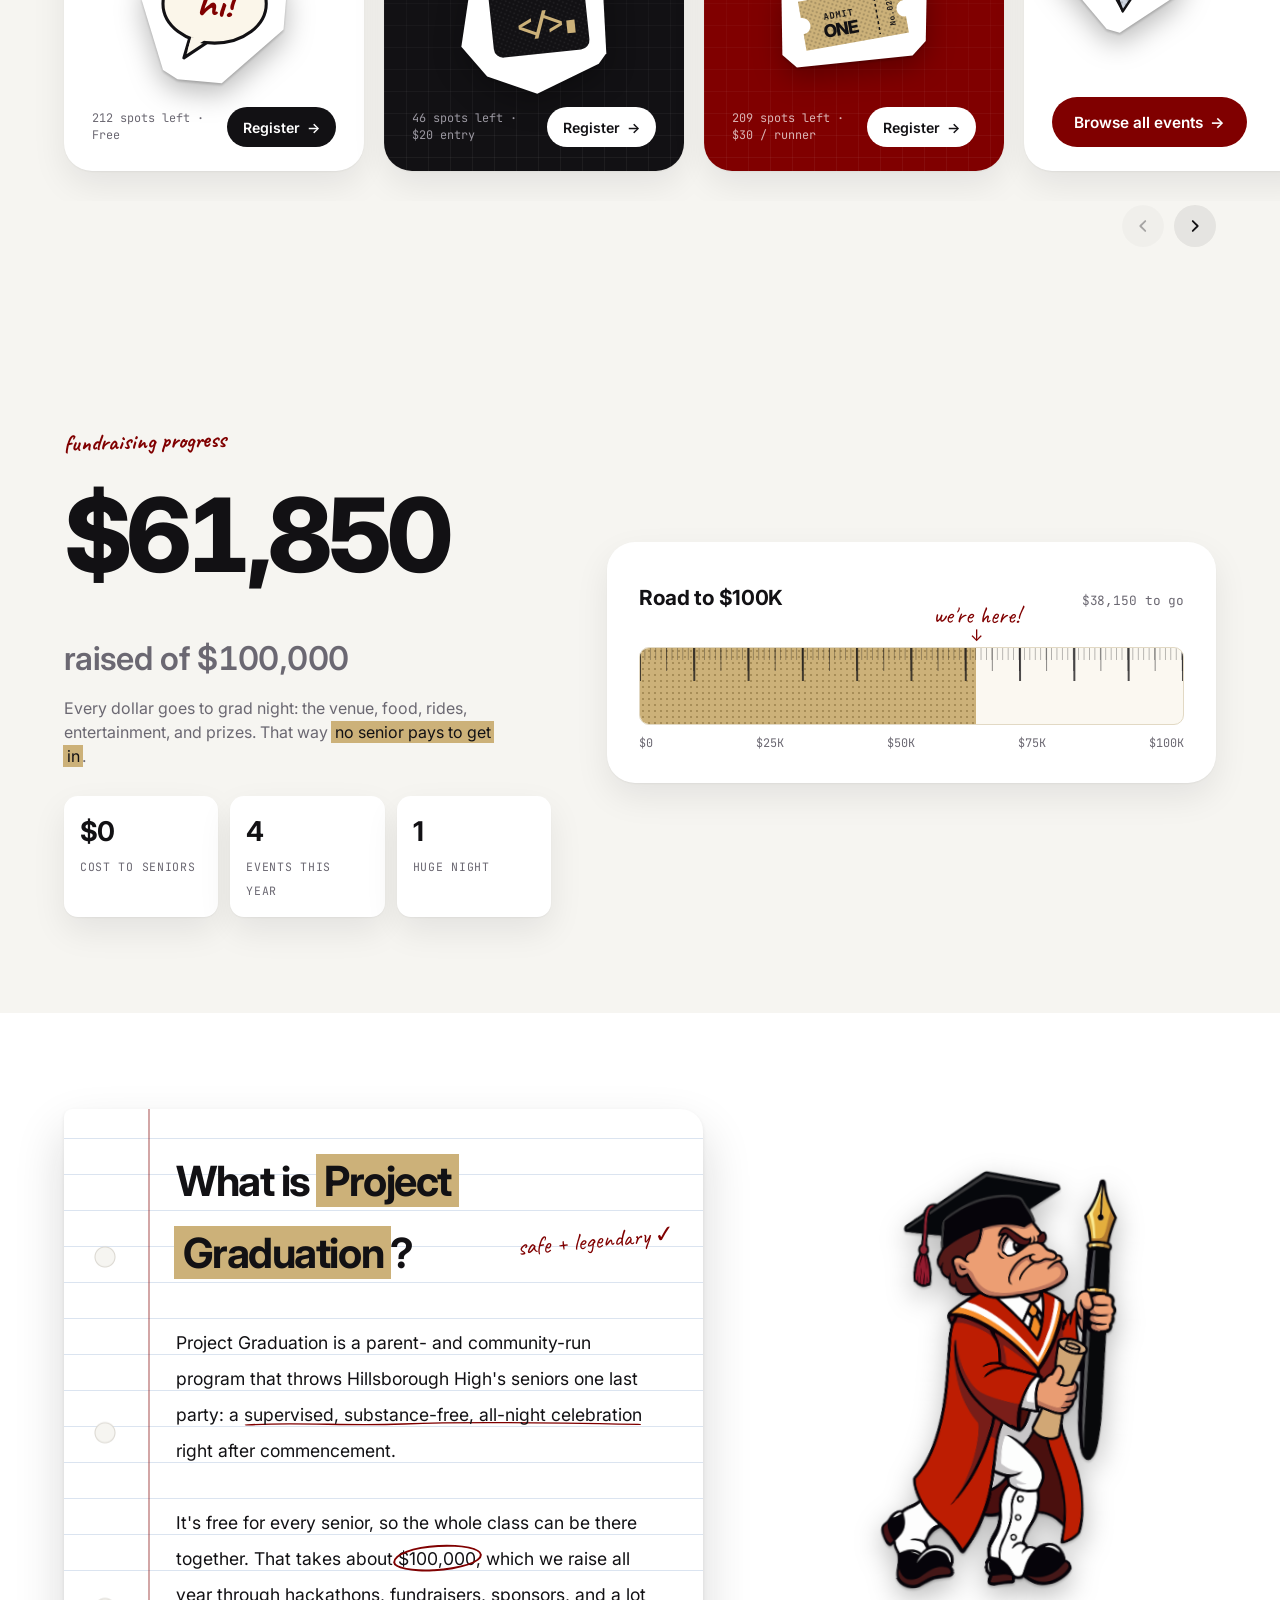
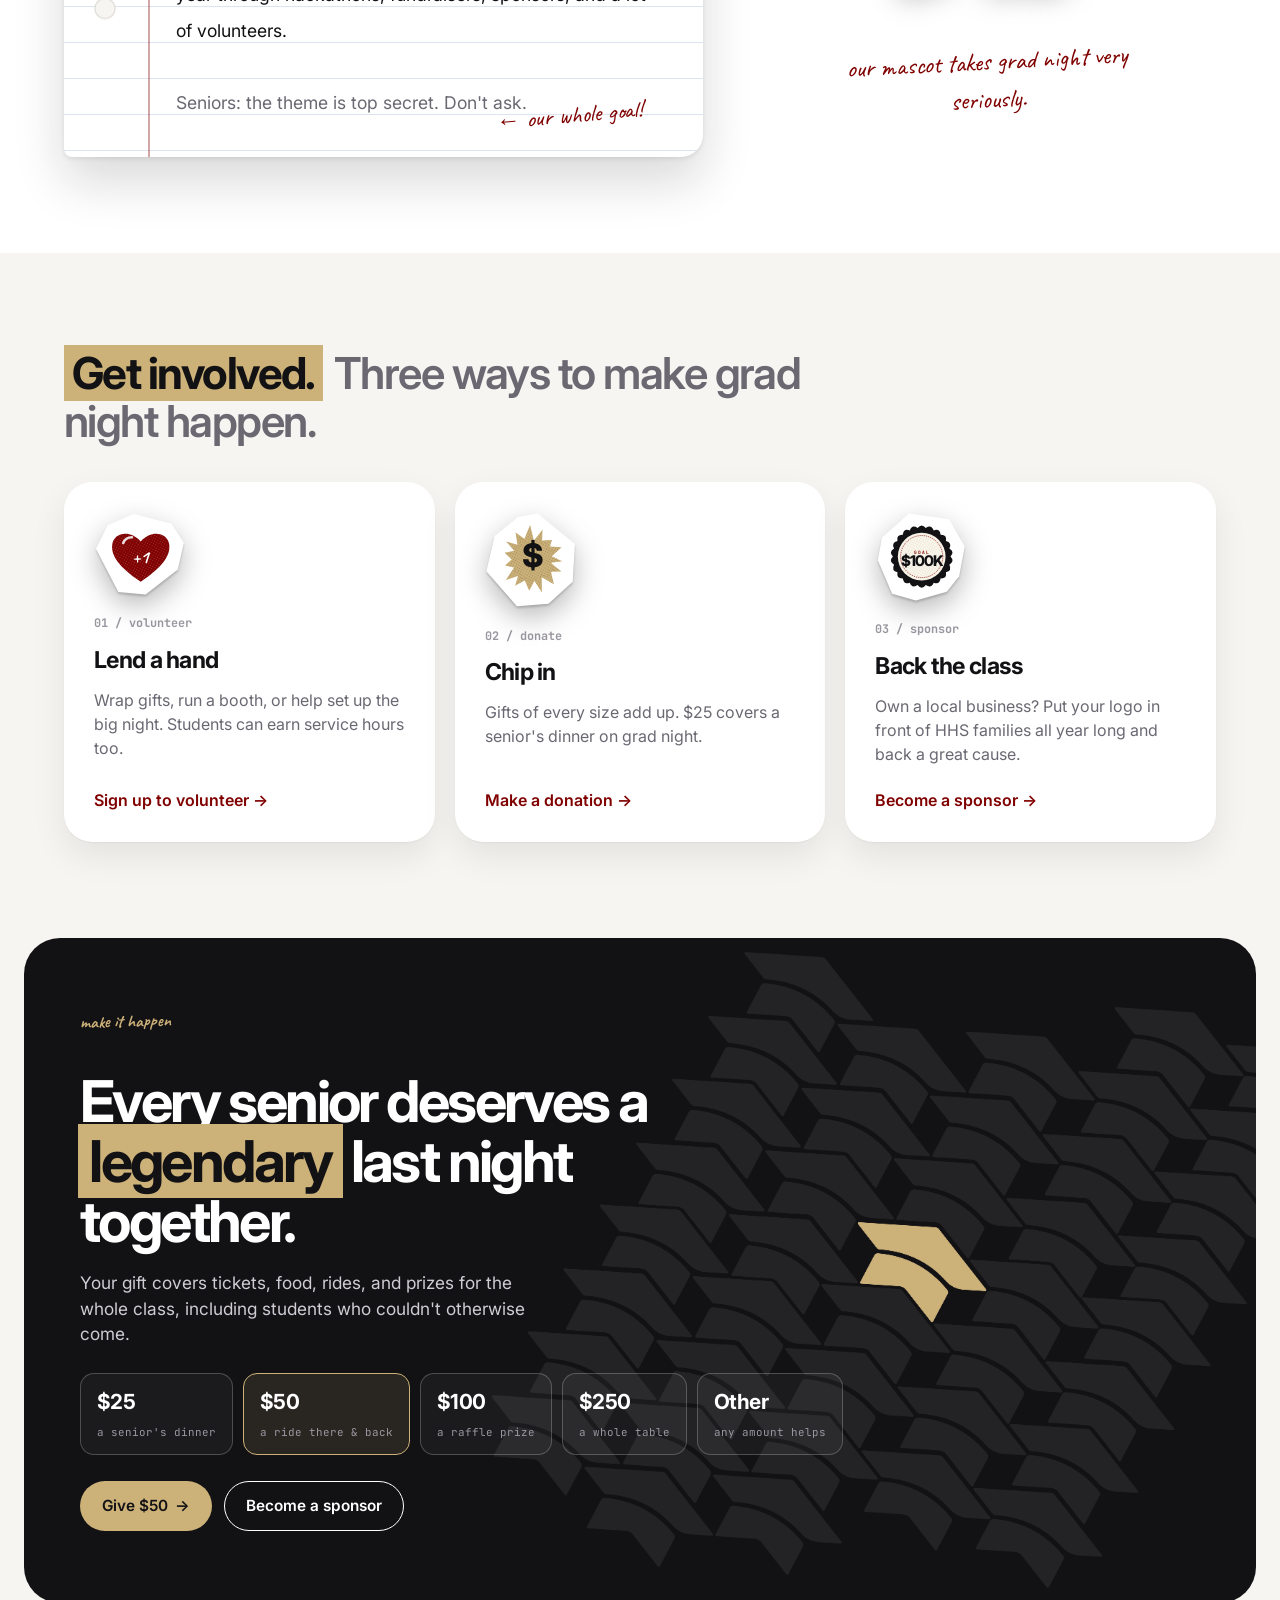
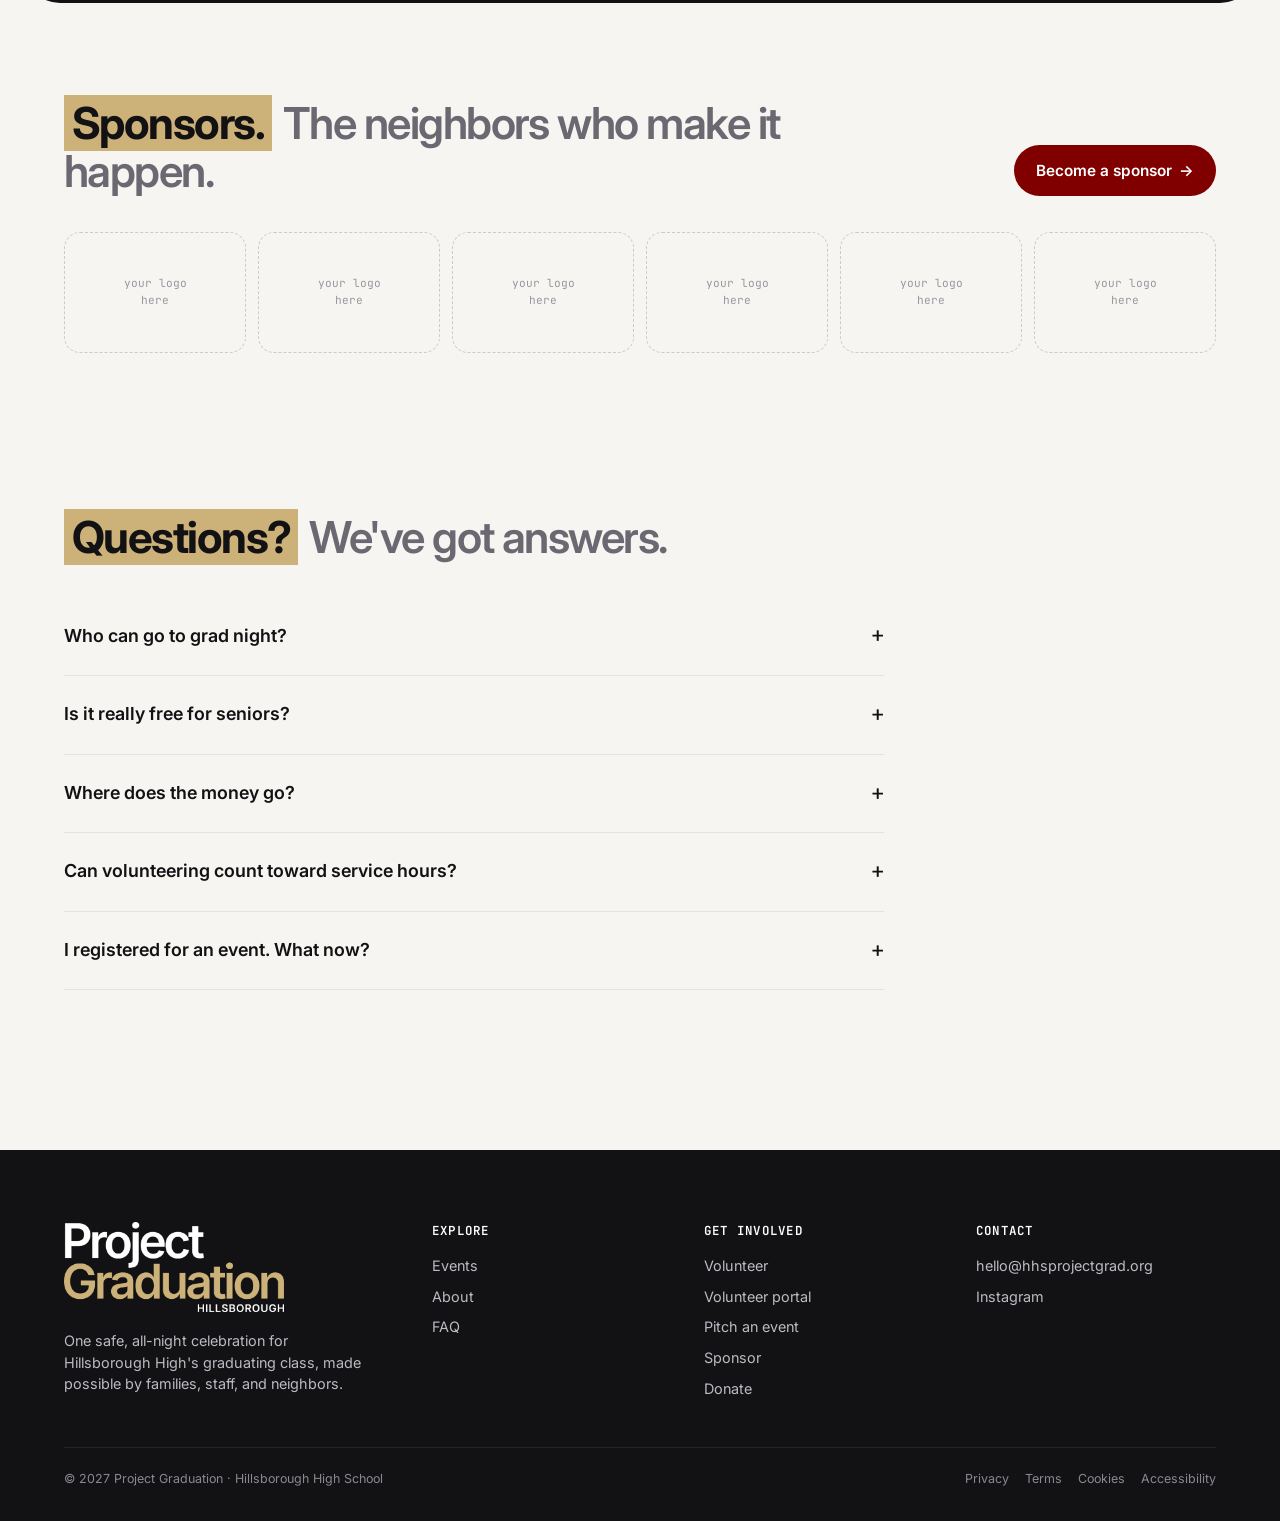
==== commit eb1b96e4: "Add email, meeting notices, attendance, legal pages; handwritten labels - mailer.py: SMTP email (std" ====
--- a/website/index.html
+++ b/website/index.html
@@ -20,7 +20,7 @@
   <header class="hero on-dark">
     <div class="wrap hero-inner">
       <div>
-        <p class="eyebrow">// Hillsborough High School · Class of <span data-year>2027</span></p>
+        <p class="eyebrow">Hillsborough High School · Class of <span data-year>2027</span></p>
         <h1>Project <span class="g">Graduation</span></h1>
         <p class="lede">One <span class="hl">safe, all-night celebration</span> for every graduating senior. <strong>Funded by our community</strong>, one event at a time.</p>
         <div class="hero-ctas">
@@ -94,7 +94,7 @@
   <section class="section" aria-labelledby="goal-title">
     <div class="wrap goal">
       <div class="reveal">
-        <p class="eyebrow">// fundraising progress</p>
+        <p class="eyebrow">fundraising progress</p>
         <h2 class="sr-only" id="goal-title">Fundraising progress</h2>
         <p class="big"><span data-raised>$0</span><br><small>raised of <span data-goal>$100,000</span></small></p>
         <p class="muted" style="max-width:44ch;margin:0">Every dollar goes to grad night: the venue, food, rides, entertainment, and prizes. That way <span class="hl ink">no senior pays to get in</span>.</p>
@@ -171,7 +171,7 @@
   <!-- ============================== DONATE BAND ============================== -->
   <section id="donate" aria-labelledby="donate-title">
     <div class="band on-dark">
-      <p class="eyebrow">// make it happen</p>
+      <p class="eyebrow">make it happen</p>
       <h2 id="donate-title">Every senior deserves a <span class="hl">legendary</span> last night together.</h2>
       <p>Your gift covers tickets, food, rides, and prizes for the whole class, including students who couldn't otherwise come.</p>
       <div class="tiers" role="group" aria-label="Donation amount">
--- a/website/assets/css/styles.css
+++ b/website/assets/css/styles.css
@@ -129,11 +129,14 @@
 .link-arrow:hover { text-decoration: underline; text-underline-offset: 3px; }
 .on-dark .link-arrow { color: var(--gold); }
 
+/* small accent labels: handwritten, like a note in the margin */
 .eyebrow {
-  font-family: var(--mono); font-size: .78rem; text-transform: uppercase; letter-spacing: .08em;
-  color: var(--muted);
-}
-.on-dark .eyebrow { color: var(--muted-2); }
+  font-family: var(--hand); font-size: 1.45rem; font-weight: 700; line-height: 1.1;
+  letter-spacing: 0; text-transform: none; color: var(--maroon);
+  display: inline-block; transform: rotate(-1.5deg); transform-origin: left center;
+}
+.on-dark .eyebrow, .action-tile.dark .eyebrow, .reg-head .eyebrow, .band .eyebrow { color: var(--gold); }
+.help-card .num { font-family: var(--hand); font-size: 1.3rem; font-weight: 700; color: var(--maroon); letter-spacing: 0; }
 
 .chip {
   display: inline-flex; align-items: center; gap: .45em;
@@ -175,30 +178,34 @@
 .ship { position: relative; display: block; }
 .ship img { width: 32px; height: auto; position: relative; z-index: 1; transition: transform .25s; }
 .brand:hover .ship img { transform: scale(1.06); }
-/* flame sits under the hat and points straight down */
-.flame { position: absolute; z-index: 0; left: 54%; top: 78%; width: 13px; transform-origin: 50% 0; transform: translateX(-50%) scaleY(0); opacity: 0; }
-.flame svg { width: 100%; display: block; overflow: visible; filter: drop-shadow(0 0 4px rgba(255,170,60,.7)); transform: rotate(180deg); }
-.flame .f1 { fill: #c1272d; stroke: #fff; stroke-width: 2.4px; paint-order: stroke; }
-.flame .f2 { fill: #f2a43a; }
-.flame .f3 { fill: #fff5d6; }
-.smoke { position: absolute; left: 54%; bottom: -8px; width: 0; height: 0; z-index: 0; }
+/* fireball grows from under the upright cap (see launch pose) */
+.flame { position: absolute; z-index: 0; left: 43.5%; top: 64%; width: 20px; transform-origin: 50% 0; transform: translateX(-50%) scale(0); opacity: 0; }
+.flame svg { width: 100%; display: block; overflow: visible; filter: drop-shadow(0 0 6px rgba(245,120,40,.55)); }
+.flame .f1 { fill: #ef5a2f; }
+.flame .f2 { fill: #f5b942; }
+.flame .f3 { fill: #fbf7a0; }
+.flame .f4 { fill: #fff; }
+.smoke { position: absolute; left: 43.5%; bottom: -16px; width: 0; height: 0; z-index: 0; }
 .smoke i { position: absolute; width: 12px; height: 12px; border-radius: 50%; background: #fff; border: 1.5px solid var(--ink); left: -6px; top: -6px; transform: scale(0); opacity: 0; }
 
 .brand.launch .ship   { animation: rocket-shake 1.9s both; }
 .brand.launch .rocket { animation: rocket-fly 1.9s both; }
 .brand.launch .flame  { animation: rocket-flame 1.9s both; }
-.brand.launch .flame .f2, .brand.launch .flame .f3 { animation: flicker .14s steps(2) infinite; transform-box: fill-box; transform-origin: 50% 100%; }
+.brand.launch .flame .f1, .brand.launch .flame .f2, .brand.launch .flame .f3 { animation: flicker .16s steps(2) infinite; transform-box: fill-box; transform-origin: 50% 0; }
+.brand.launch .flame .f2 { animation-delay: -.08s; }
 .brand.launch .smoke i { animation: puff 1.9s both; }
 .brand.launch .smoke i:nth-child(1) { --dx: -16px; --dy: 4px;  animation-delay: .05s; }
 .brand.launch .smoke i:nth-child(2) { --dx: 15px;  --dy: 3px;  animation-delay: .12s; }
 .brand.launch .smoke i:nth-child(3) { --dx: -6px;  --dy: 9px;  animation-delay: .2s; }
 .brand.launch .smoke i:nth-child(4) { --dx: 7px;   --dy: 10px; animation-delay: .28s; }
-@keyframes rocket-shake {
-  0%, 10% { transform: none; }
-  14% { transform: translate(-1px, 0) rotate(-2deg); } 18% { transform: translate(1px, 1px) rotate(2deg); }
-  22% { transform: translate(-1px, -1px) rotate(-1.5deg); } 26% { transform: translate(1.5px, 0) rotate(2deg); }
-  30% { transform: translate(-1.5px, 1px) rotate(-2deg); } 34% { transform: translate(1px, -1px) rotate(1deg); }
-  38%, 100% { transform: none; }
+@keyframes rocket-shake { /* swing upright (board on top), rumble, fly, then settle back */
+  0% { transform: rotate(0); }
+  12% { transform: rotate(-28deg); }
+  16% { transform: rotate(-28deg) translate(-1px, 0); } 20% { transform: rotate(-28deg) translate(1px, 1px); }
+  24% { transform: rotate(-28deg) translate(-1px, -1px); } 28% { transform: rotate(-28deg) translate(1.5px, 0); }
+  32% { transform: rotate(-28deg) translate(-1.5px, 1px); } 36% { transform: rotate(-28deg) translate(1px, -1px); }
+  40%, 62% { transform: rotate(-28deg); }
+  63%, 100% { transform: rotate(0); }
 }
 @keyframes rocket-fly {
   0%, 38% { transform: translateY(0); opacity: 1; animation-timing-function: cubic-bezier(.55, 0, .9, .35); }
@@ -208,14 +215,14 @@
   100% { transform: translateY(0); opacity: 1; }
 }
 @keyframes rocket-flame {
-  0%, 8% { transform: translateX(-50%) scaleY(0); opacity: 0; }
-  14% { transform: translateX(-50%) scaleY(.45); opacity: 1; }
-  34% { transform: translateX(-50%) scaleY(.8); opacity: 1; }
-  42% { transform: translateX(-50%) scale(1.15, 1.5); opacity: 1; }
-  62% { transform: translateX(-50%) scale(1.1, 1.7); opacity: 1; }
-  63%, 100% { transform: translateX(-50%) scaleY(0); opacity: 0; }
-}
-@keyframes flicker { 50% { transform: scale(.9, 1.1); } }
+  0%, 10% { transform: translateX(-50%) scale(0); opacity: 0; }
+  16% { transform: translateX(-50%) scale(.45); opacity: 1; }
+  34% { transform: translateX(-50%) scale(.75); opacity: 1; }
+  42% { transform: translateX(-50%) scale(1.05, 1.25); opacity: 1; }
+  62% { transform: translateX(-50%) scale(1.1, 1.45); opacity: 1; }
+  63%, 100% { transform: translateX(-50%) scale(0); opacity: 0; }
+}
+@keyframes flicker { 50% { transform: scale(.94, 1.08); } }
 @keyframes puff {
   0%, 18% { transform: translate(0, 0) scale(0); opacity: 0; }
   30% { opacity: 1; transform: translate(calc(var(--dx) * .5), var(--dy)) scale(1); }
@@ -1106,7 +1113,7 @@
 .action-tile:hover .tile-go { transform: translateX(4px); background: var(--gold); }
 .action-tile.dark { background: var(--ink); color: var(--white); }
 .action-tile.dark p { color: #bdbac2; }
-.action-tile.dark .eyebrow { color: var(--muted-2); }
+.action-tile.dark .eyebrow { color: var(--gold); }
 .action-tile.dark .tile-go { background: rgba(255,255,255,.08); color: var(--white); }
 .action-tile.dark:hover .tile-go { background: var(--gold); color: var(--ink); }
 .action-tile.dark::before {
@@ -1165,3 +1172,37 @@
 .vol-list .vol-row .cal .m { display: block; padding: 5px 0 4px; }
 .vol-list .vol-row .cal .d { font-size: 1.5rem; padding: 6px 0 0; line-height: 1; letter-spacing: -.04em; }
 .vol-list .vol-row .cal .w { padding: 3px 0 6px; line-height: 1.4; }
+.form-note a, .flow-consent a { color: inherit; }
+.flow-consent { font-size: .86rem; color: var(--muted); margin: 14px 0 0; }
+
+/* --------------------------------------------------------------------------
+   Legal pages
+   -------------------------------------------------------------------------- */
+.legal-hero { padding-bottom: 150px; }
+.legal-hero h1 { margin-bottom: 10px; }
+.legal-wrap { display: grid; grid-template-columns: 220px 1fr; gap: 48px; align-items: start; }
+.legal-toc { position: sticky; top: 92px; }
+.legal-toc ul { list-style: none; margin: 8px 0 0; padding: 0; display: grid; gap: 6px; font-size: .92rem; }
+.legal-toc a { text-decoration: none; color: var(--muted); }
+.legal-toc a:hover { color: var(--ink); text-decoration: underline; text-underline-offset: 3px; }
+.legal { background: var(--white); border-radius: var(--radius); padding: 40px 48px 48px; box-shadow: var(--shadow); max-width: 780px; font-size: 1.02rem; line-height: 1.7; }
+.legal .lead { font-size: 1.15rem; color: var(--ink); margin-top: 0; }
+.legal h2 { font-size: 1.35rem; letter-spacing: -.025em; margin: 34px 0 10px; scroll-margin-top: 90px; }
+.legal ul { padding-left: 1.2em; }
+.legal li { margin-bottom: 6px; }
+.legal a { color: var(--maroon); }
+.legal-date { font-family: var(--mono); font-size: .78rem; color: var(--muted); margin: 0 0 18px; }
+.legal-table { width: 100%; border-collapse: collapse; font-size: .9rem; line-height: 1.45; margin: 10px 0; }
+.legal-table th, .legal-table td { text-align: left; padding: 10px 12px; border-bottom: 1px solid var(--line); vertical-align: top; }
+.legal-table th { font-family: var(--mono); font-size: .7rem; text-transform: uppercase; letter-spacing: .08em; color: var(--muted); }
+mark.fill { background: #fff1a8; color: inherit; padding: 0 .2em; border-radius: 3px; }
+.footer .legal-links { display: flex; gap: 16px; flex-wrap: wrap; }
+.footer .legal-links a { color: #8b8891; }
+.footer .legal-links a:hover { color: var(--white); }
+@media (max-width: 900px) {
+  .legal-wrap { grid-template-columns: 1fr; gap: 20px; }
+  .legal-toc { position: static; }
+  .legal-toc ul { display: flex; flex-wrap: wrap; gap: 6px 14px; }
+  .legal { padding: 28px 22px 32px; }
+  .legal-table { display: block; overflow-x: auto; }
+}
